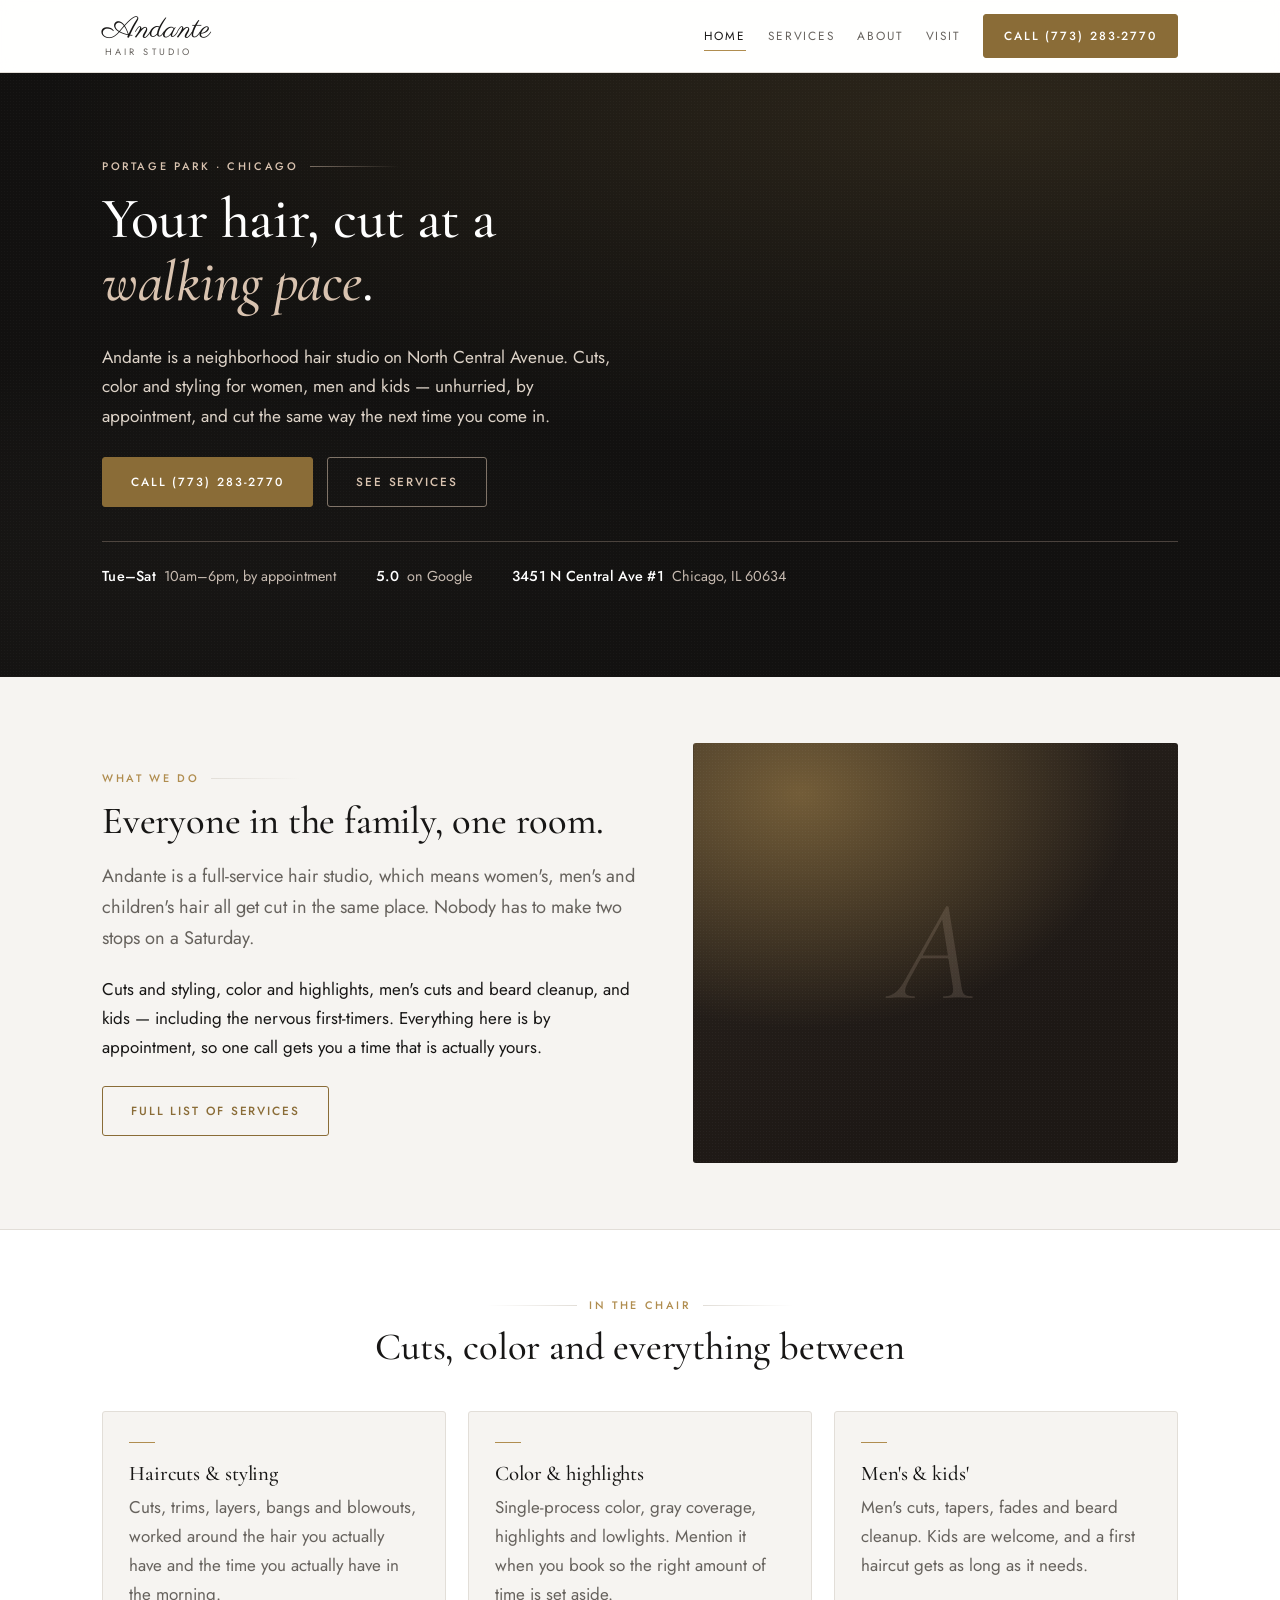
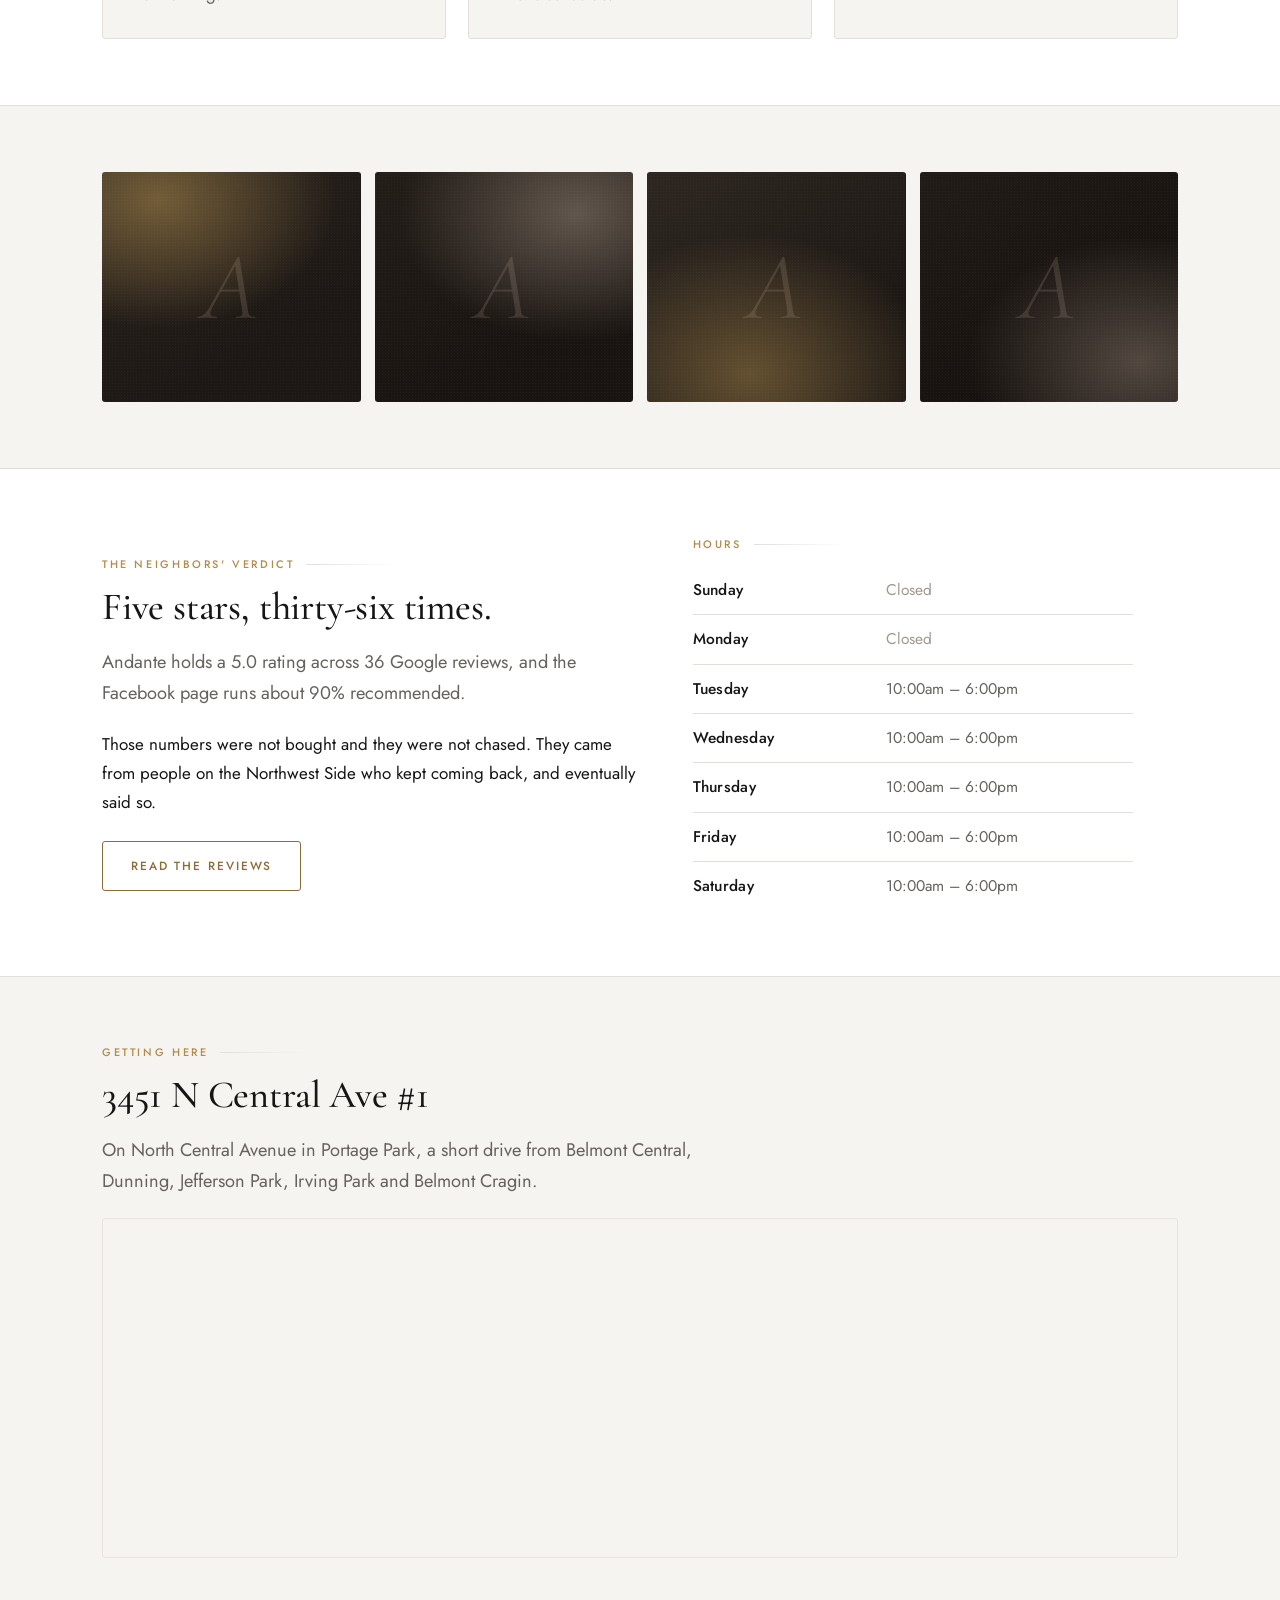
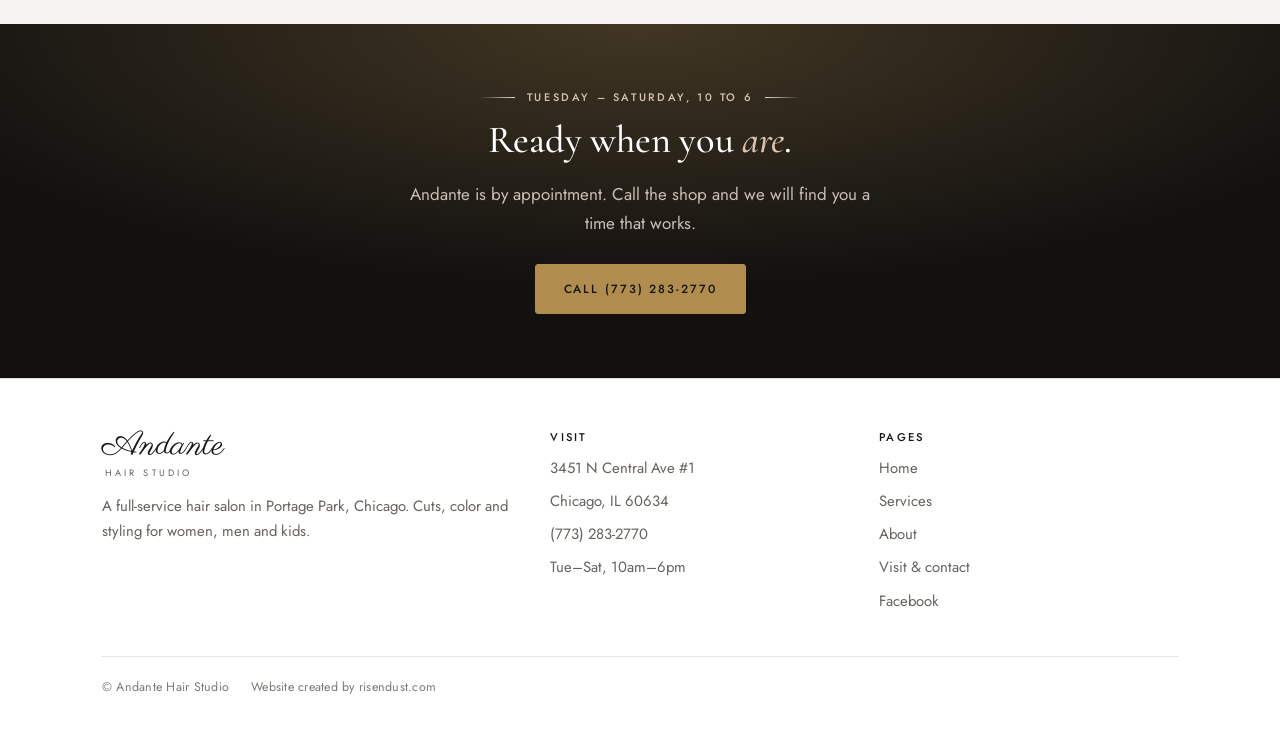
==== index.html @ c226a1c4 "Redesign around the studio's real identity, and fix the booking model The first pass was sterile: sy" ====
<!DOCTYPE html>
<html lang="en">
<head>
<meta charset="utf-8">
<meta name="viewport" content="width=device-width, initial-scale=1">
<title>Andante Hair Studio | Hair Salon in Portage Park, Chicago</title>
<meta name="description" content="Andante Hair Studio is a neighborhood hair salon at 3451 N Central Ave in Portage Park, Chicago. Haircuts, color and styling for women, men and kids. Rated 5.0 on Google. Call (773) 283-2770.">
<link rel="canonical" href="https://andante-hair-studio.pages.dev/">
<link rel="preconnect" href="https://fonts.googleapis.com">
<link rel="preconnect" href="https://fonts.gstatic.com" crossorigin>
<link href="https://fonts.googleapis.com/css2?family=Cormorant+Garamond:ital,wght@0,400;0,500;0,600;1,400;1,500&family=Jost:wght@300;400;500&family=Parisienne&display=swap" rel="stylesheet">
<link rel="stylesheet" href="/styles.css">
<meta property="og:type" content="website">
<meta property="og:title" content="Andante Hair Studio | Hair Salon in Portage Park, Chicago">
<meta property="og:description" content="A neighborhood hair salon on N Central Ave in Portage Park. Haircuts, color and styling for women, men and kids.">
<meta property="og:url" content="https://andante-hair-studio.pages.dev/">

<script type="application/ld+json">
{
  "@context": "https://schema.org",
  "@type": "HairSalon",
  "@id": "https://andante-hair-studio.pages.dev/#business",
  "name": "Andante Hair Studio",
  "url": "https://andante-hair-studio.pages.dev/",
  "telephone": "+1-773-283-2770",
  "priceRange": "$",
  "address": {
    "@type": "PostalAddress",
    "streetAddress": "3451 N Central Ave #1",
    "addressLocality": "Chicago",
    "addressRegion": "IL",
    "postalCode": "60634",
    "addressCountry": "US"
  },
  "areaServed": [
    { "@type": "Place", "name": "Portage Park, Chicago" },
    { "@type": "Place", "name": "Belmont Central, Chicago" },
    { "@type": "Place", "name": "Dunning, Chicago" },
    { "@type": "Place", "name": "Jefferson Park, Chicago" },
    { "@type": "Place", "name": "Irving Park, Chicago" }
  ],
  "sameAs": ["https://www.facebook.com/Andantehairstudio/"],
  "openingHoursSpecification": [
    {
      "@type": "OpeningHoursSpecification",
      "dayOfWeek": ["Tuesday", "Wednesday", "Thursday", "Friday", "Saturday"],
      "opens": "10:00",
      "closes": "18:00"
    }
  ]
}
</script>
</head>
<body>

<header class="site-header">
  <div class="wrap header-inner">
    <a class="logo" href="/"><span class="logo-script">Andante</span><span class="logo-sub">Hair Studio</span></a>
    <nav class="nav" aria-label="Main">
      <a href="/" aria-current="page">Home</a>
      <a href="/services">Services</a>
      <a href="/about">About</a>
      <a href="/contact">Visit</a>
    </nav>
    <a class="btn" href="tel:+17732832770">Call (773) 283-2770</a>
  </div>
</header>

<main>

  <div class="hero">
    <div class="wrap">
      <p class="eyebrow">Portage Park &middot; Chicago</p>
      <h1>Your hair, cut at a <em>walking pace</em>.</h1>
      <p class="lede">Andante is a neighborhood hair studio on North Central Avenue. Cuts, color and styling for women, men and kids &mdash; unhurried, by appointment, and cut the same way the next time you come in.</p>
      <div class="btn-row" style="margin-top:26px">
        <a class="btn" href="tel:+17732832770">Call (773) 283-2770</a>
        <a class="btn btn-ghost" href="/services">See services</a>
      </div>
      <ul class="hero-meta">
        <li><strong>Tue&ndash;Sat</strong> &nbsp;10am&ndash;6pm, by appointment</li>
        <li><strong>5.0</strong> &nbsp;on Google</li>
        <li><strong>3451 N Central Ave #1</strong> &nbsp;Chicago, IL 60634</li>
      </ul>
    </div>
  </div>

  <section>
    <div class="wrap">
      <div class="split">
        <div>
          <p class="eyebrow">What we do</p>
          <h2>Everyone in the family, one room.</h2>
          <p class="lead-in">Andante is a full-service hair studio, which means women's, men's and children's hair all get cut in the same place. Nobody has to make two stops on a Saturday.</p>
          <p>Cuts and styling, color and highlights, men's cuts and beard cleanup, and kids &mdash; including the nervous first-timers. Everything here is by appointment, so one call gets you a time that is actually yours.</p>
          <div class="btn-row" style="margin-top:24px">
            <a class="btn btn-ghost" href="/services">Full list of services</a>
          </div>
        </div>
        <div class="photo tall photo-a" role="img" aria-label="Inside Andante Hair Studio"></div>
      </div>
    </div>
  </section>

  <section class="alt">
    <div class="wrap">
      <p class="eyebrow centered">In the chair</p>
      <h2 style="text-align:center; margin-bottom:1.1em">Cuts, color and everything between</h2>
      <div class="grid grid-3">
        <div class="card">
          <span class="mark"></span>
          <h3>Haircuts &amp; styling</h3>
          <p>Cuts, trims, layers, bangs and blowouts, worked around the hair you actually have and the time you actually have in the morning.</p>
        </div>
        <div class="card">
          <span class="mark"></span>
          <h3>Color &amp; highlights</h3>
          <p>Single-process color, gray coverage, highlights and lowlights. Mention it when you book so the right amount of time is set aside.</p>
        </div>
        <div class="card">
          <span class="mark"></span>
          <h3>Men's &amp; kids'</h3>
          <p>Men's cuts, tapers, fades and beard cleanup. Kids are welcome, and a first haircut gets as long as it needs.</p>
        </div>
      </div>
    </div>
  </section>

  <section>
    <div class="wrap">
      <div class="photo-strip">
        <div class="photo photo-a" role="img" aria-label="Inside Andante Hair Studio"></div>
        <div class="photo photo-b" role="img" aria-label="A styling station at Andante"></div>
        <div class="photo photo-c" role="img" aria-label="Work from Andante Hair Studio"></div>
        <div class="photo photo-d" role="img" aria-label="The shop on North Central Avenue"></div>
      </div>
    </div>
  </section>

  <section class="alt">
    <div class="wrap">
      <div class="split">
        <div>
          <p class="eyebrow">The neighbors' verdict</p>
          <h2>Five stars, thirty-six times.</h2>
          <p class="lead-in">Andante holds a 5.0 rating across 36 Google reviews, and the Facebook page runs about 90% recommended.</p>
          <p>Those numbers were not bought and they were not chased. They came from people on the Northwest Side who kept coming back, and eventually said so.</p>
          <div class="btn-row" style="margin-top:24px">
            <a class="btn btn-ghost" href="https://www.google.com/search?q=Andante+Hair+Studio+Chicago" target="_blank" rel="noopener">Read the reviews</a>
          </div>
        </div>
        <div>
          <table class="facts">
            <caption class="eyebrow" style="text-align:left">Hours</caption>
            <tr class="closed"><th>Sunday</th><td>Closed</td></tr>
            <tr class="closed"><th>Monday</th><td>Closed</td></tr>
            <tr><th>Tuesday</th><td>10:00am &ndash; 6:00pm</td></tr>
            <tr><th>Wednesday</th><td>10:00am &ndash; 6:00pm</td></tr>
            <tr><th>Thursday</th><td>10:00am &ndash; 6:00pm</td></tr>
            <tr><th>Friday</th><td>10:00am &ndash; 6:00pm</td></tr>
            <tr><th>Saturday</th><td>10:00am &ndash; 6:00pm</td></tr>
          </table>
        </div>
      </div>
    </div>
  </section>

  <section>
    <div class="wrap">
      <p class="eyebrow">Getting here</p>
      <h2>3451 N Central Ave #1</h2>
      <p class="lead-in">On North Central Avenue in Portage Park, a short drive from Belmont Central, Dunning, Jefferson Park, Irving Park and Belmont Cragin.</p>
      <iframe class="map-frame" loading="lazy" title="Map to Andante Hair Studio, 3451 N Central Ave, Chicago"
        src="https://maps.google.com/maps?q=3451%20N%20Central%20Ave%20Chicago%20IL%2060634&z=15&output=embed"
        referrerpolicy="no-referrer-when-downgrade"></iframe>
    </div>
  </section>

  <div class="strip">
    <div class="wrap">
      <p class="eyebrow centered">Tuesday &ndash; Saturday, 10 to 6</p>
      <h2>Ready when you <em>are</em>.</h2>
      <p>Andante is by appointment. Call the shop and we will find you a time that works.</p>
      <div class="btn-row" style="margin-top:26px">
        <a class="btn" href="tel:+17732832770">Call (773) 283-2770</a>
      </div>
    </div>
  </div>

</main>

<footer class="site-footer">
  <div class="wrap">
    <div class="footer-grid">
      <div>
        <span class="footer-mark"><span class="logo-script">Andante</span><span class="logo-sub">Hair Studio</span></span>
        <p>A full-service hair salon in Portage Park, Chicago. Cuts, color and styling for women, men and kids.</p>
      </div>
      <div>
        <h3>Visit</h3>
        <ul>
          <li>3451 N Central Ave #1</li>
          <li>Chicago, IL 60634</li>
          <li><a href="tel:+17732832770">(773) 283-2770</a></li>
          <li>Tue&ndash;Sat, 10am&ndash;6pm</li>
        </ul>
      </div>
      <div>
        <h3>Pages</h3>
        <ul>
          <li><a href="/">Home</a></li>
          <li><a href="/services">Services</a></li>
          <li><a href="/about">About</a></li>
          <li><a href="/contact">Visit &amp; contact</a></li>
          <li><a href="https://www.facebook.com/Andantehairstudio/" target="_blank" rel="noopener">Facebook</a></li>
        </ul>
      </div>
    </div>
    <div class="colophon">
      <span>&copy; Andante Hair Studio</span>
      <span>Website created by <a href="https://risendust.com" target="_blank" rel="noopener">risendust.com</a></span>
    </div>
  </div>
</footer>

</body>
</html>
---- styles.css ----
/* Andante Hair Studio — shared styles.
   Mobile-first. No framework.

   PHOTOS: every photo slot is a CSS background layered over a gradient, not an
   <img>. Drop a file into /photos with the right name and it appears; until
   then the gradient stands in and nothing looks broken. Names are listed in
   photos/README.md. */

:root {
  --cream: #f6f4f1;
  --cream-deep: #e9e5e0;
  --paper: #ffffff;
  --espresso: #121110;
  --espresso-soft: #1f1d1b;
  --ink: #171615;
  --ink-soft: #66625d;
  --brass: #b08d4f;
  --brass-deep: #8a6c37;
  --blush: #d9c3b0;
  --line: #e2ded8;
  --radius: 3px;
  --wrap: 1120px;
  --serif: "Cormorant Garamond", Cormorant, Garamond, Georgia, serif;
  --script: "Parisienne", "Snell Roundhand", "Apple Chancery", cursive;
  --sans: "Jost", "Helvetica Neue", Helvetica, Arial, sans-serif;
}

* { box-sizing: border-box; }
html { scroll-behavior: smooth; }

body {
  margin: 0;
  background: var(--cream);
  color: var(--ink);
  font: 400 17px/1.7 var(--sans);
  -webkit-font-smoothing: antialiased;
}

h1, h2, h3 {
  font-family: var(--serif);
  font-weight: 500;
  line-height: 1.1;
  letter-spacing: -0.005em;
  margin: 0 0 .5em;
}
h1 { font-size: 2.65rem; }
h2 { font-size: 2.1rem; }
h3 { font-size: 1.3rem; }
p { margin: 0 0 1.15em; }
a { color: var(--brass-deep); }

em { font-style: italic; }

.wrap { max-width: var(--wrap); margin: 0 auto; padding: 0 22px; }

.eyebrow {
  font-family: var(--sans);
  font-size: .68rem;
  letter-spacing: .24em;
  text-transform: uppercase;
  color: var(--brass);
  font-weight: 500;
  margin: 0 0 1.1em;
  display: flex;
  align-items: center;
  gap: 12px;
}
.eyebrow::after {
  content: "";
  flex: 1;
  height: 1px;
  background: linear-gradient(90deg, var(--line), transparent);
  max-width: 90px;
}
.eyebrow.centered { justify-content: center; }
.eyebrow.centered::before {
  content: "";
  flex: 1;
  height: 1px;
  background: linear-gradient(270deg, var(--line), transparent);
  max-width: 90px;
}

/* ---------- Header ---------- */

.site-header {
  background: rgba(255, 255, 255, .92);
  backdrop-filter: saturate(160%) blur(8px);
  border-bottom: 1px solid var(--line);
  position: sticky;
  top: 0;
  z-index: 20;
}
.header-inner {
  display: flex;
  flex-wrap: wrap;
  align-items: center;
  gap: 10px 22px;
  padding-top: 14px;
  padding-bottom: 14px;
}
/* The wordmark mirrors the awning at 3451 N Central: a flowing script over
   wide-tracked caps. */
.logo {
  text-decoration: none;
  color: var(--ink);
  margin-right: auto;
  display: block;
  line-height: 1;
}
.logo-script {
  font-family: var(--script);
  font-size: 1.9rem;
  line-height: .95;
  display: block;
  color: inherit;
}
.logo-sub {
  font-family: var(--sans);
  font-size: .58rem;
  font-weight: 400;
  letter-spacing: .34em;
  text-transform: uppercase;
  display: block;
  margin-top: 2px;
  padding-left: .28em;
  color: var(--ink-soft);
}

.nav { display: flex; gap: 22px; flex-wrap: wrap; }
.nav a {
  font-family: var(--sans);
  font-size: .74rem;
  font-weight: 400;
  letter-spacing: .16em;
  text-transform: uppercase;
  text-decoration: none;
  color: var(--ink-soft);
  padding: 4px 0;
  border-bottom: 1px solid transparent;
  transition: color .15s, border-color .15s;
}
.nav a:hover { color: var(--ink); }
.nav a[aria-current="page"] { color: var(--ink); border-bottom-color: var(--brass); }

/* ---------- Buttons ---------- */

.btn {
  display: inline-block;
  font-family: var(--sans);
  padding: 14px 28px;
  border-radius: var(--radius);
  font-size: .74rem;
  font-weight: 500;
  letter-spacing: .16em;
  text-transform: uppercase;
  text-decoration: none;
  border: 1px solid var(--brass-deep);
  background: var(--brass-deep);
  color: var(--paper);
  transition: background .15s, border-color .15s, color .15s;
}
.btn:hover { background: var(--espresso); border-color: var(--espresso); }
.btn-ghost { background: transparent; color: var(--brass-deep); }
.btn-ghost:hover { background: transparent; color: var(--espresso); border-color: var(--espresso); }
.btn-row { display: flex; flex-wrap: wrap; gap: 14px; }

.header-inner .btn { padding: 11px 20px; }

/* On phones the header must not eat the screen: the call button leaves the
   header and becomes a fixed bar at the bottom, where a thumb already is. */
@media (max-width: 900px) {
  /* backdrop-filter makes the header a containing block for fixed children,
     which would strand the call bar at the top of the header instead of the
     bottom of the viewport. Drop the filter at these widths. */
  .site-header { backdrop-filter: none; background: var(--paper); }
  .header-inner { gap: 6px; padding-top: 12px; padding-bottom: 10px; }
  .header-inner .logo { font-size: 1.35rem; white-space: nowrap; }
  .header-inner .nav { flex-basis: 100%; gap: 20px; }
  .header-inner .nav a { font-size: .68rem; letter-spacing: .12em; }
  .header-inner .btn {
    position: fixed;
    left: 0; right: 0; bottom: 0;
    z-index: 30;
    border-radius: 0;
    padding: 16px;
    font-size: .78rem;
    text-align: center;
    background: var(--espresso);
    border-color: var(--espresso);
    box-shadow: 0 -2px 18px rgba(18, 17, 16, .24);
  }
  body { padding-bottom: 58px; }
}

/* ---------- Hero ---------- */

.hero {
  position: relative;
  background-color: var(--espresso);
  background-image:
    linear-gradient(180deg, rgba(18,17,16,.58) 0%, rgba(18,17,16,.76) 60%, rgba(18,17,16,.93) 100%),
    radial-gradient(120% 90% at 78% 8%, rgba(176,141,79,.42) 0%, transparent 62%),
    radial-gradient(90% 80% at 8% 96%, rgba(217,195,176,.24) 0%, transparent 60%),
    url("/photos/hero.jpg");
  background-size: cover, cover, cover, cover;
  background-position: center, center, center, center;
  color: var(--cream);
  padding: 84px 0 88px;
  overflow: hidden;
}
.hero::after {
  /* fine grain so the flat areas are not dead flat */
  content: "";
  position: absolute;
  inset: 0;
  opacity: .5;
  pointer-events: none;
  background-image: radial-gradient(rgba(255,255,255,.05) 1px, transparent 1px);
  background-size: 3px 3px;
}
.hero > .wrap { position: relative; z-index: 1; }
.hero .eyebrow { color: var(--blush); }
.hero .eyebrow::after, .hero .eyebrow::before { background: linear-gradient(90deg, rgba(217,195,176,.5), transparent); }
.hero h1 { color: var(--paper); max-width: 15ch; font-size: 3rem; }
.hero h1 em { color: var(--blush); }
.hero .lede { font-size: 1.08rem; color: #ddd3c8; max-width: 52ch; }
.hero .btn-ghost { color: var(--blush); border-color: rgba(217,195,176,.55); }
.hero .btn-ghost:hover { color: var(--espresso); background: var(--blush); border-color: var(--blush); }

.hero-meta {
  margin: 34px 0 0;
  padding: 22px 0 0;
  border-top: 1px solid rgba(217,195,176,.28);
  list-style: none;
  display: flex;
  flex-wrap: wrap;
  gap: 10px 40px;
  font-size: .9rem;
  color: #c6bab0;
}
.hero-meta strong { color: var(--paper); font-weight: 500; letter-spacing: .02em; }

/* Compact hero for interior pages */
.hero.slim { padding: 62px 0 64px; }
.hero.slim h1 { font-size: 2.5rem; max-width: 20ch; }

/* ---------- Sections ---------- */

section { padding: 66px 0; }
section.alt { background: var(--paper); border-top: 1px solid var(--line); border-bottom: 1px solid var(--line); }

.grid { display: grid; gap: 22px; grid-template-columns: 1fr; }
@media (min-width: 720px) {
  .grid-2 { grid-template-columns: 1fr 1fr; }
  .grid-3 { grid-template-columns: repeat(3, 1fr); }
}
.split { display: grid; gap: 36px; grid-template-columns: 1fr; align-items: center; }
@media (min-width: 860px) { .split { grid-template-columns: 1.05fr .95fr; gap: 54px; } }

.card {
  background: var(--paper);
  border: 1px solid var(--line);
  border-radius: var(--radius);
  padding: 30px 26px;
  position: relative;
  transition: box-shadow .18s, transform .18s;
}
.card:hover { box-shadow: 0 10px 34px rgba(18,17,16,.08); transform: translateY(-2px); }
section.alt .card { background: var(--cream); }
.card h3 { margin-bottom: .35em; }
.card p:last-child { margin-bottom: 0; color: var(--ink-soft); }
.card .mark {
  display: block;
  width: 26px;
  height: 1px;
  background: var(--brass);
  margin-bottom: 20px;
}

.prose { max-width: 64ch; }
.prose h2 { margin-top: 1.5em; }
.prose h2:first-child { margin-top: 0; }

.lead-in { font-size: 1.14rem; color: var(--ink-soft); max-width: 58ch; }

/* ---------- Photo slots ---------- */

/* Each slot is a rich espresso-and-brass field with the studio monogram set
   into it. With a real photo in /photos the image covers the field and the
   monogram sits under it, invisible. Without one it still reads as a designed
   panel rather than an empty box. */
.photo {
  position: relative;
  background-color: var(--espresso);
  background-size: cover;
  background-position: center;
  border-radius: var(--radius);
  min-height: 260px;
  overflow: hidden;
  isolation: isolate;
}
.photo::before {
  content: "A";
  position: absolute;
  inset: 0;
  z-index: -1;
  display: grid;
  place-items: center;
  font-family: var(--serif);
  font-style: italic;
  font-size: 6rem;
  color: rgba(217, 195, 176, .16);
  letter-spacing: .02em;
}
.photo::after {
  content: "";
  position: absolute;
  inset: 0;
  z-index: -1;
  opacity: .55;
  background-image: radial-gradient(rgba(255,255,255,.06) 1px, transparent 1px);
  background-size: 3px 3px;
}
.photo.tall { min-height: 420px; }
.photo.tall::before { font-size: 9rem; }

.photo-a { background-image: radial-gradient(110% 90% at 22% 12%, rgba(176,141,79,.55) 0%, transparent 62%), linear-gradient(150deg, #2b241e 0%, #1d1815 70%), url("/photos/salon-1.jpg"); }
.photo-b { background-image: radial-gradient(110% 90% at 78% 18%, rgba(217,195,176,.36) 0%, transparent 62%), linear-gradient(150deg, #241e19 0%, #191411 70%), url("/photos/salon-2.jpg"); }
.photo-c { background-image: radial-gradient(110% 95% at 40% 88%, rgba(176,141,79,.48) 0%, transparent 64%), linear-gradient(150deg, #2e2721 0%, #1d1815 72%), url("/photos/salon-3.jpg"); }
.photo-d { background-image: radial-gradient(110% 90% at 85% 82%, rgba(217,195,176,.30) 0%, transparent 60%), linear-gradient(150deg, #221c18 0%, #17120f 70%), url("/photos/salon-4.jpg"); }

.photo-strip {
  display: grid;
  gap: 14px;
  grid-template-columns: repeat(2, 1fr);
}
.photo-strip .photo { min-height: 180px; }
@media (min-width: 720px) {
  .photo-strip { grid-template-columns: repeat(4, 1fr); }
  .photo-strip .photo { min-height: 230px; }
}

/* ---------- Quotes ---------- */

.quotes { display: grid; gap: 24px; grid-template-columns: 1fr; }
@media (min-width: 800px) { .quotes { grid-template-columns: 1fr 1fr; } }
.quote {
  background: var(--paper);
  border: 1px solid var(--line);
  border-radius: var(--radius);
  padding: 32px 28px 26px;
  position: relative;
}
section.alt .quote { background: var(--cream); }
.quote p {
  font-family: var(--serif);
  font-size: 1.35rem;
  line-height: 1.45;
  color: var(--ink);
  margin-bottom: .7em;
}
.quote .stars { color: var(--brass); letter-spacing: .18em; font-size: .82rem; margin-bottom: 14px; }
.quote cite {
  font-family: var(--sans);
  font-style: normal;
  font-size: .74rem;
  letter-spacing: .16em;
  text-transform: uppercase;
  color: var(--ink-soft);
}

/* ---------- Facts / hours ---------- */

.facts { width: 100%; border-collapse: collapse; font-size: .97rem; max-width: 440px; }
.facts th, .facts td { text-align: left; padding: 11px 0; border-bottom: 1px solid var(--line); vertical-align: top; }
.facts th { font-weight: 500; padding-right: 22px; white-space: nowrap; letter-spacing: .02em; }
.facts td { color: var(--ink-soft); }
.facts tr:last-child th, .facts tr:last-child td { border-bottom: 0; }
.facts tr.closed td { color: #a4988d; }

.note {
  font-size: .95rem;
  color: var(--ink-soft);
  border-left: 2px solid var(--brass);
  padding: 4px 0 4px 18px;
  margin: 0 0 1.15em;
}

/* ---------- Dark strip ---------- */

.strip {
  background-color: var(--espresso);
  background-image:
    radial-gradient(100% 120% at 50% 0%, rgba(176,141,79,.30) 0%, transparent 62%);
  color: var(--cream);
  padding: 64px 0;
  text-align: center;
}
.strip h2 { color: var(--paper); }
.strip h2 em { color: var(--blush); }
.strip p { color: #cabfb5; max-width: 46ch; margin-left: auto; margin-right: auto; }
.strip .eyebrow { color: var(--blush); }
.strip .btn { background: var(--brass); border-color: var(--brass); color: var(--espresso); }
.strip .btn:hover { background: var(--blush); border-color: var(--blush); }
.strip .btn-row { justify-content: center; }

/* ---------- Footer ---------- */

.site-footer {
  background: var(--paper);
  border-top: 1px solid var(--line);
  padding: 52px 0 34px;
  font-size: .93rem;
  color: var(--ink-soft);
}
.footer-grid { display: grid; gap: 30px; grid-template-columns: 1fr; }
@media (min-width: 720px) { .footer-grid { grid-template-columns: 1.4fr 1fr 1fr; } }
.site-footer h3 {
  font-family: var(--sans);
  font-size: .7rem;
  font-weight: 500;
  letter-spacing: .2em;
  text-transform: uppercase;
  color: var(--ink);
  margin-bottom: 1.1em;
}
.site-footer ul { list-style: none; margin: 0; padding: 0; }
.site-footer li { margin-bottom: 8px; }
.site-footer a { color: var(--ink-soft); text-decoration: none; }
.site-footer a:hover { color: var(--brass-deep); }
.footer-mark { display: block; color: var(--ink); margin-bottom: .9em; }
.footer-mark .logo-script { font-size: 2.1rem; }
.colophon {
  margin-top: 34px;
  padding-top: 20px;
  border-top: 1px solid var(--line);
  display: flex;
  flex-wrap: wrap;
  gap: 6px 22px;
  font-size: .78rem;
  letter-spacing: .02em;
  opacity: .85;
}

/* ---------- Map ---------- */

.map-frame {
  width: 100%;
  height: 340px;
  border: 1px solid var(--line);
  border-radius: var(--radius);
  display: block;
  filter: grayscale(.28) sepia(.10);
}

/* ---------- Type scale up ---------- */

@media (max-width: 600px) {
  h1, .hero h1 { font-size: 2.35rem; }
  h2 { font-size: 1.8rem; }
  .hero { padding: 60px 0 62px; }
  .hero.slim { padding: 48px 0 50px; }
  .hero.slim h1 { font-size: 2.1rem; }
  section { padding: 52px 0; }
}
@media (min-width: 1000px) {
  .hero h1 { font-size: 3.6rem; }
  h2 { font-size: 2.4rem; }
}
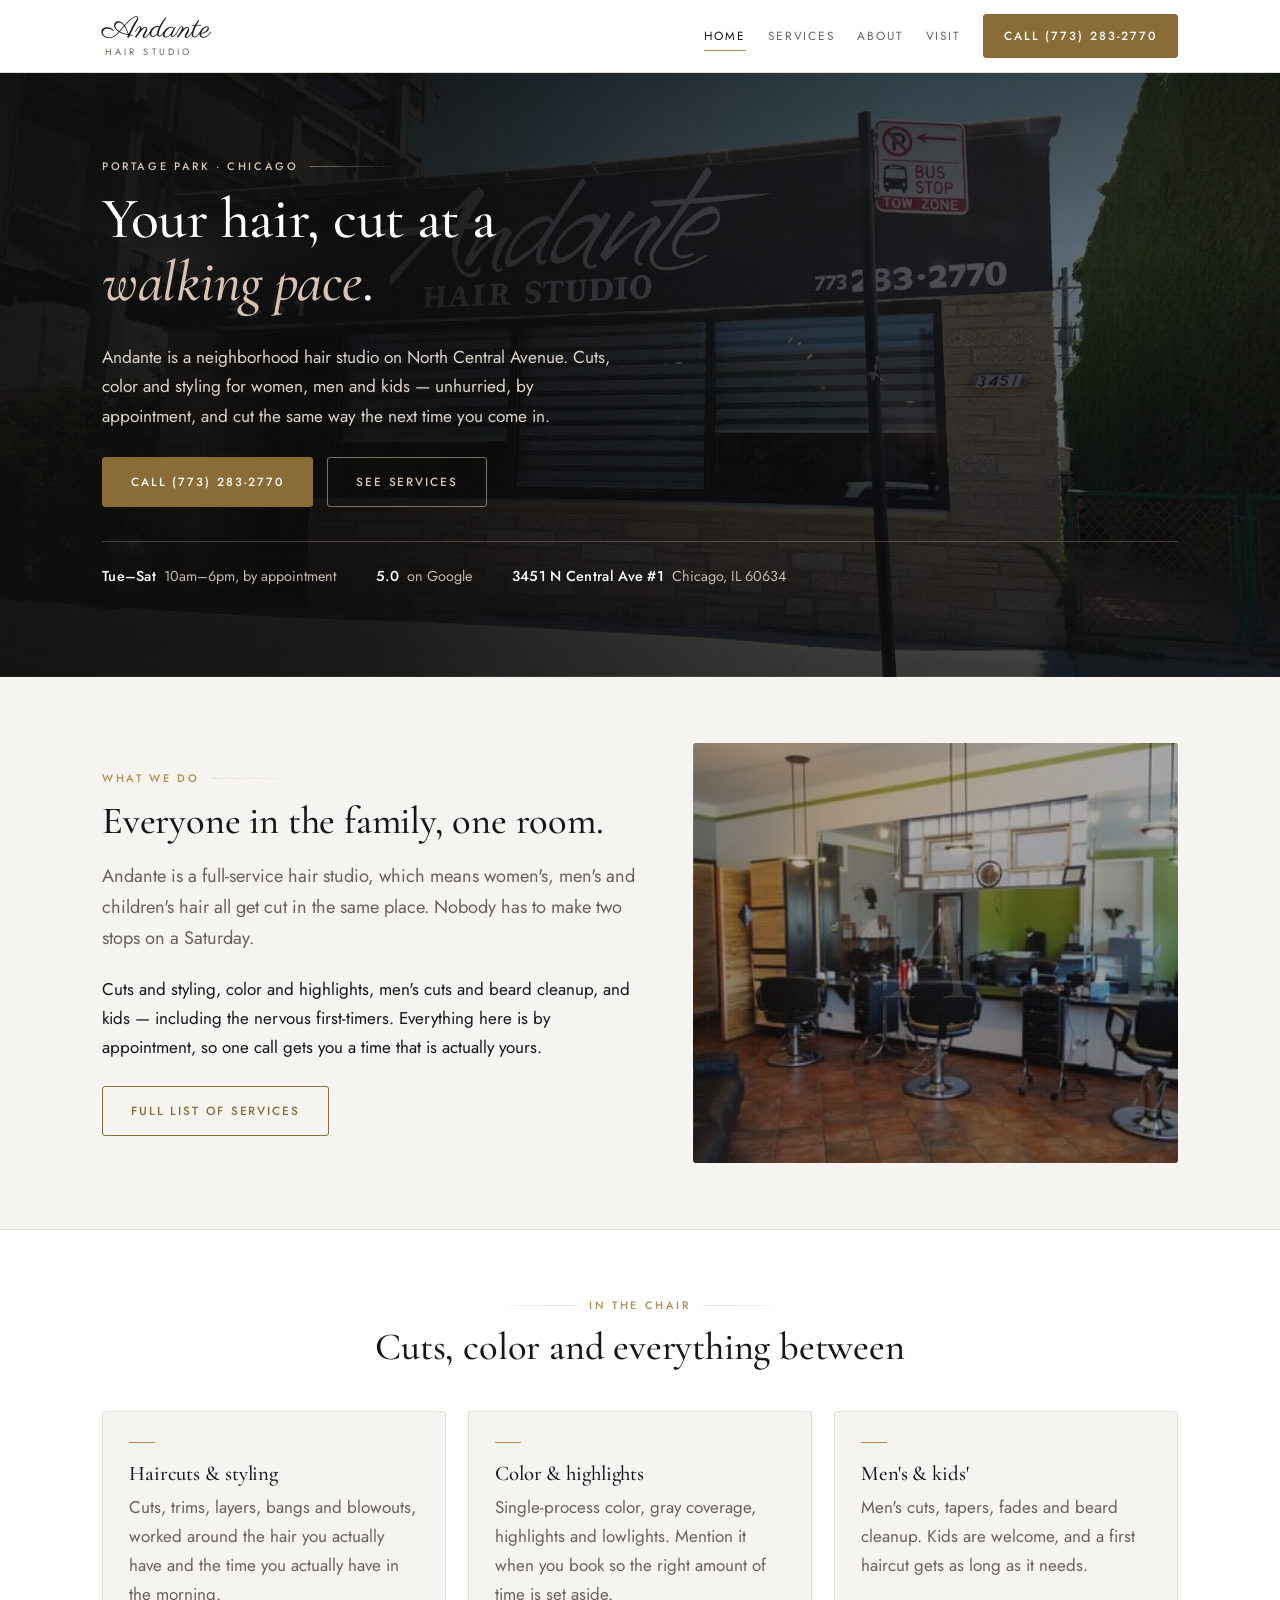
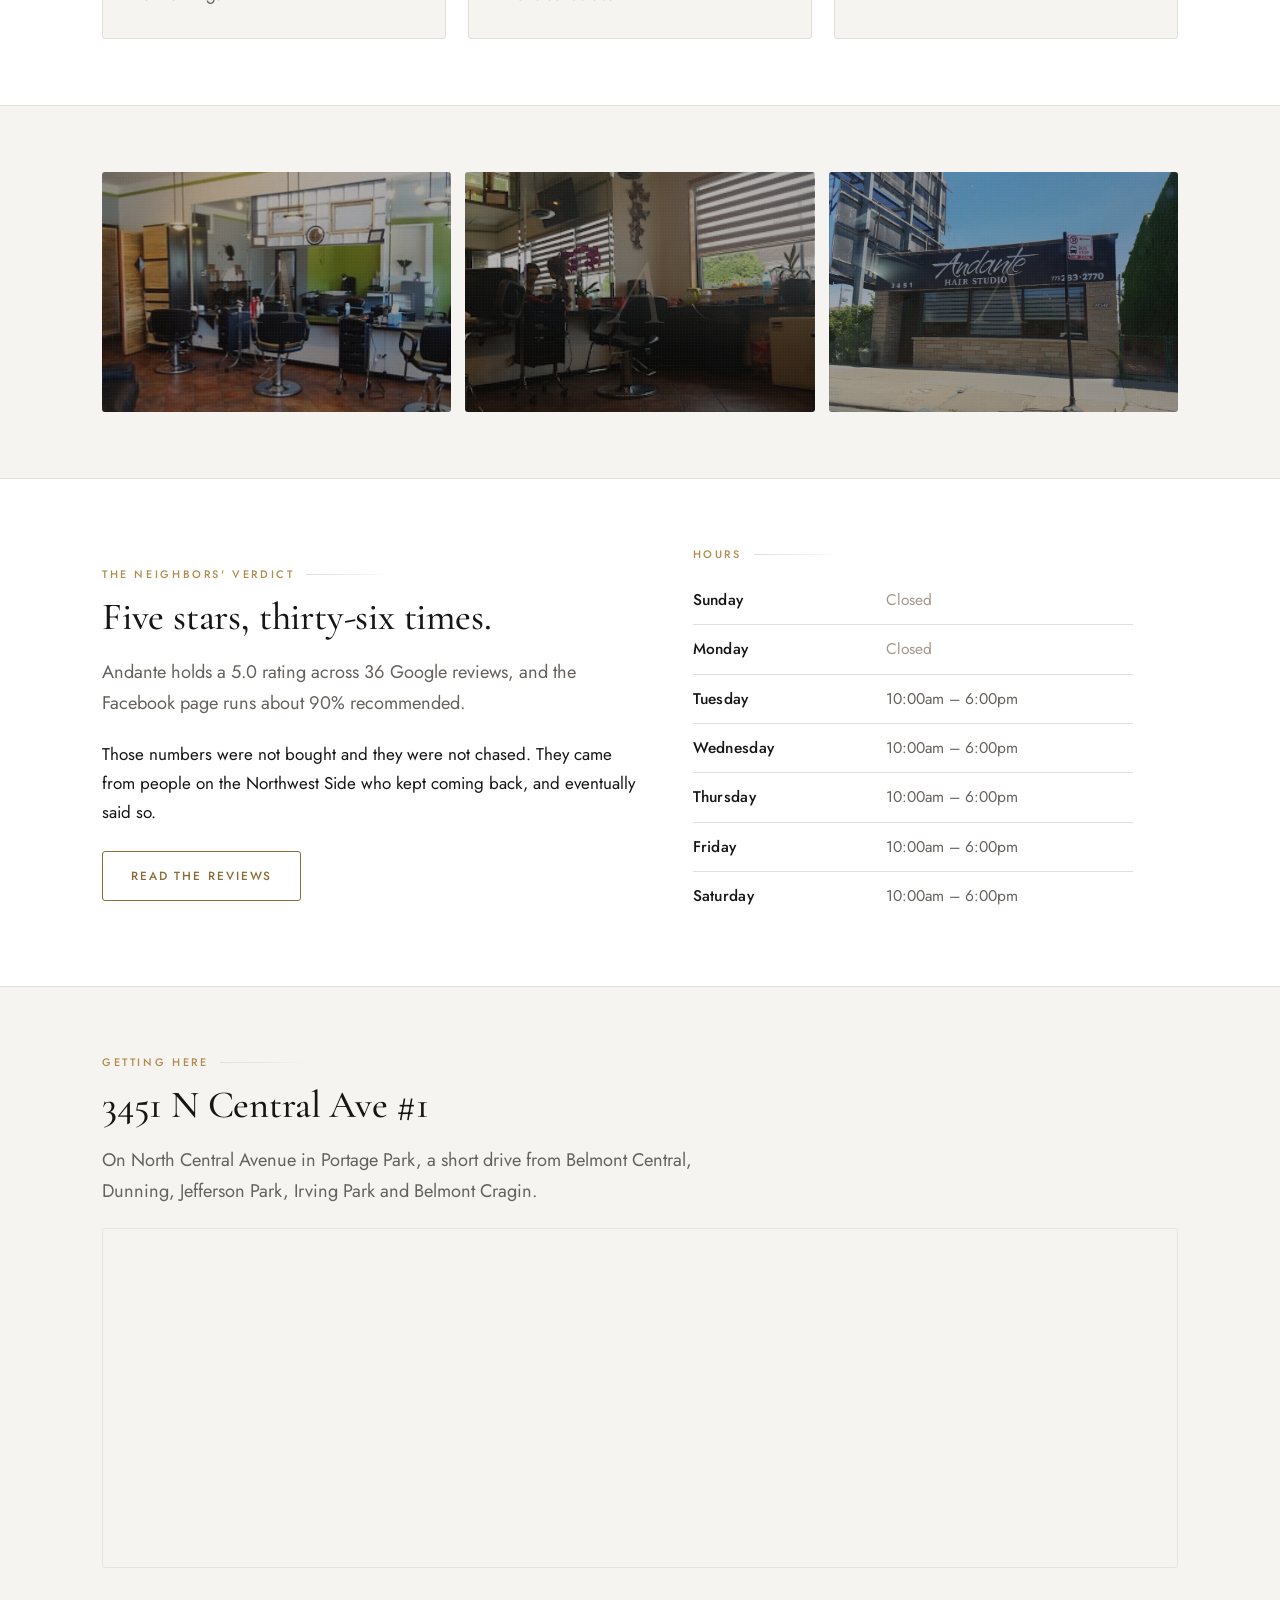
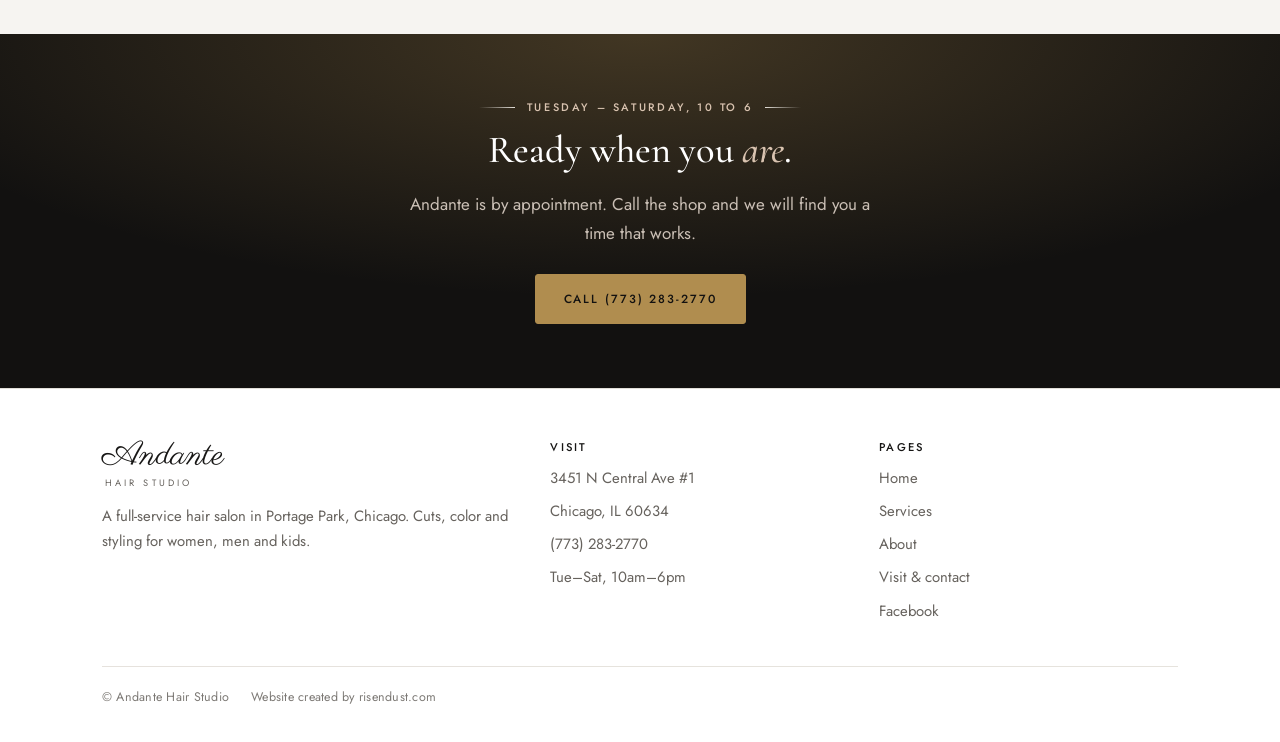
==== commit 8bac8c01: "Add the studio's real photos Storefront (1360px) carries the hero and one tile; the two interior sho" ====
--- a/index.html
+++ b/index.html
@@ -132,7 +132,6 @@
         <div class="photo photo-a" role="img" aria-label="Inside Andante Hair Studio"></div>
         <div class="photo photo-b" role="img" aria-label="A styling station at Andante"></div>
         <div class="photo photo-c" role="img" aria-label="Work from Andante Hair Studio"></div>
-        <div class="photo photo-d" role="img" aria-label="The shop on North Central Avenue"></div>
       </div>
     </div>
   </section>
--- a/styles.css
+++ b/styles.css
@@ -198,13 +198,16 @@
 .hero {
   position: relative;
   background-color: var(--espresso);
+  /* The storefront photo is bright daylight with a lot of sky, so the scrim is
+     weighted to the left where the copy sits and eased off to the right so the
+     awning and the sign stay readable. */
   background-image:
-    linear-gradient(180deg, rgba(18,17,16,.58) 0%, rgba(18,17,16,.76) 60%, rgba(18,17,16,.93) 100%),
-    radial-gradient(120% 90% at 78% 8%, rgba(176,141,79,.42) 0%, transparent 62%),
-    radial-gradient(90% 80% at 8% 96%, rgba(217,195,176,.24) 0%, transparent 60%),
+    linear-gradient(100deg, rgba(12,11,10,.94) 0%, rgba(12,11,10,.86) 34%, rgba(12,11,10,.58) 66%, rgba(12,11,10,.44) 100%),
+    linear-gradient(180deg, rgba(12,11,10,.30) 0%, transparent 30%, rgba(12,11,10,.55) 100%),
+    radial-gradient(120% 90% at 82% 12%, rgba(176,141,79,.20) 0%, transparent 60%),
     url("/photos/hero.jpg");
   background-size: cover, cover, cover, cover;
-  background-position: center, center, center, center;
+  background-position: center, center, center, center 62%;
   color: var(--cream);
   padding: 84px 0 88px;
   overflow: hidden;
@@ -325,20 +328,23 @@
 .photo.tall { min-height: 420px; }
 .photo.tall::before { font-size: 9rem; }
 
-.photo-a { background-image: radial-gradient(110% 90% at 22% 12%, rgba(176,141,79,.55) 0%, transparent 62%), linear-gradient(150deg, #2b241e 0%, #1d1815 70%), url("/photos/salon-1.jpg"); }
-.photo-b { background-image: radial-gradient(110% 90% at 78% 18%, rgba(217,195,176,.36) 0%, transparent 62%), linear-gradient(150deg, #241e19 0%, #191411 70%), url("/photos/salon-2.jpg"); }
-.photo-c { background-image: radial-gradient(110% 95% at 40% 88%, rgba(176,141,79,.48) 0%, transparent 64%), linear-gradient(150deg, #2e2721 0%, #1d1815 72%), url("/photos/salon-3.jpg"); }
-.photo-d { background-image: radial-gradient(110% 90% at 85% 82%, rgba(217,195,176,.30) 0%, transparent 60%), linear-gradient(150deg, #221c18 0%, #17120f 70%), url("/photos/salon-4.jpg"); }
+/* The tint layers must stay translucent: they sit above the photo, so anything
+   opaque here hides the image entirely and you get the placeholder forever.
+   With no file present the espresso background-color shows through instead. */
+.photo-a { background-image: radial-gradient(110% 90% at 22% 12%, rgba(176,141,79,.16) 0%, transparent 62%), linear-gradient(150deg, rgba(43,36,30,.30) 0%, rgba(18,17,16,.42) 70%), url("/photos/salon-1.jpg"); }
+.photo-b { background-image: radial-gradient(110% 90% at 78% 18%, rgba(217,195,176,.14) 0%, transparent 62%), linear-gradient(150deg, rgba(36,30,25,.28) 0%, rgba(18,17,16,.40) 70%), url("/photos/salon-2.jpg"); }
+.photo-c { background-image: radial-gradient(110% 95% at 40% 88%, rgba(176,141,79,.16) 0%, transparent 64%), linear-gradient(150deg, rgba(46,39,33,.26) 0%, rgba(18,17,16,.40) 72%), url("/photos/salon-3.jpg"); }
+.photo-d { background-image: radial-gradient(110% 90% at 85% 82%, rgba(217,195,176,.14) 0%, transparent 60%), linear-gradient(150deg, rgba(34,28,24,.28) 0%, rgba(18,17,16,.42) 70%), url("/photos/salon-4.jpg"); }
 
 .photo-strip {
   display: grid;
   gap: 14px;
-  grid-template-columns: repeat(2, 1fr);
+  grid-template-columns: 1fr;
 }
 .photo-strip .photo { min-height: 180px; }
 @media (min-width: 720px) {
-  .photo-strip { grid-template-columns: repeat(4, 1fr); }
-  .photo-strip .photo { min-height: 230px; }
+  .photo-strip { grid-template-columns: repeat(3, 1fr); }
+  .photo-strip .photo { min-height: 240px; }
 }
 
 /* ---------- Quotes ---------- */
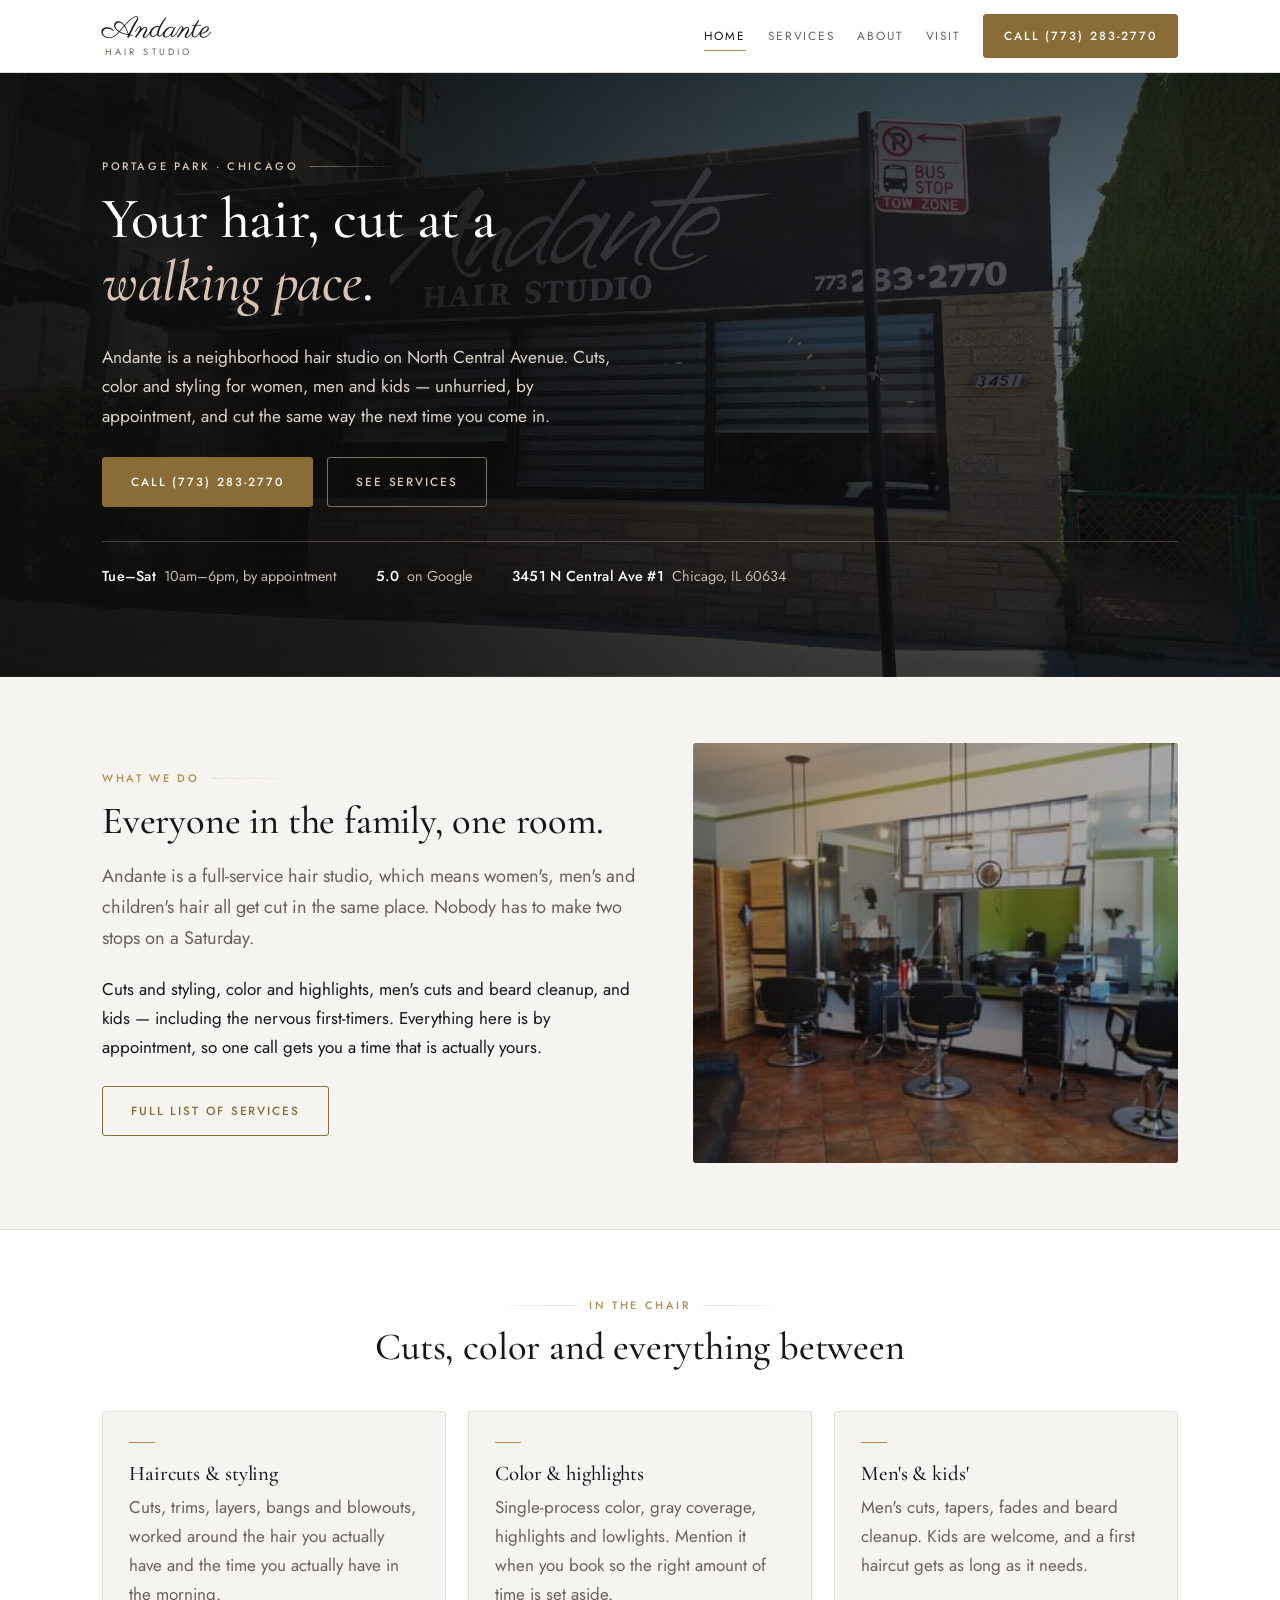
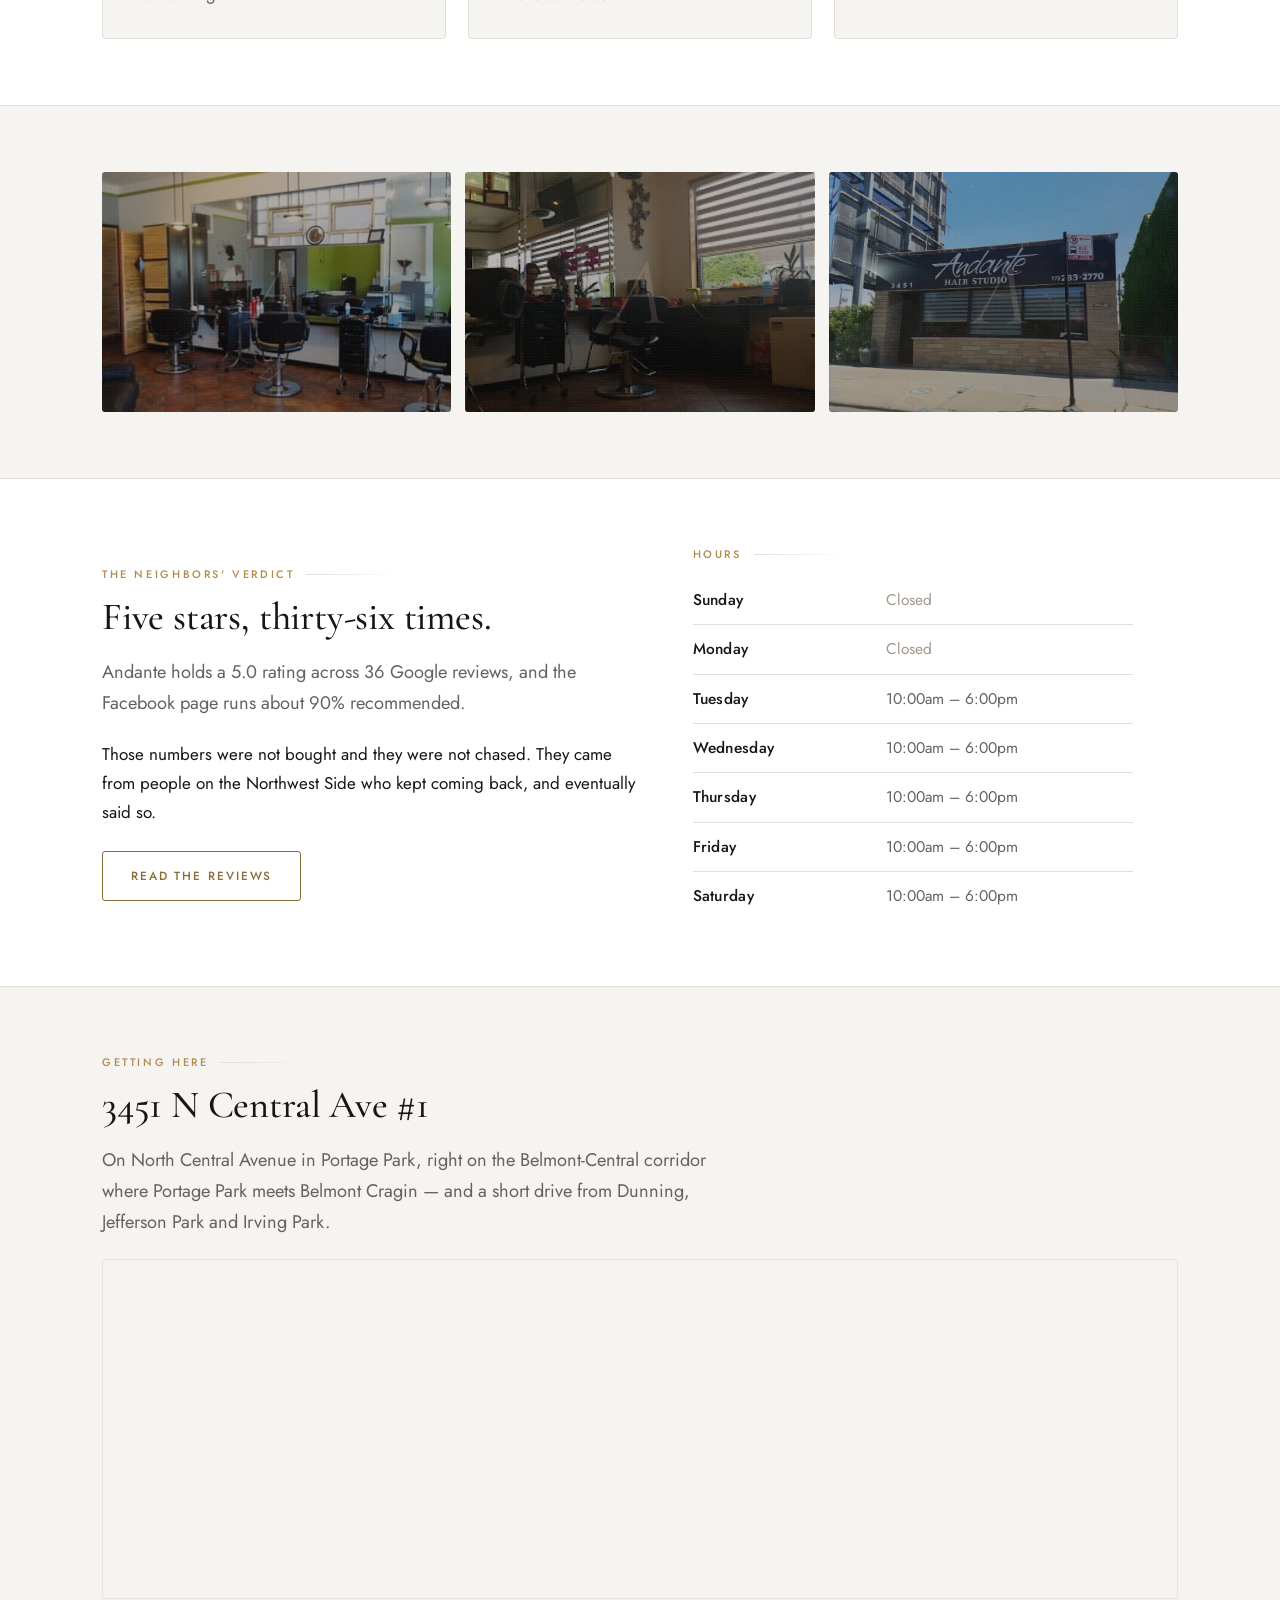
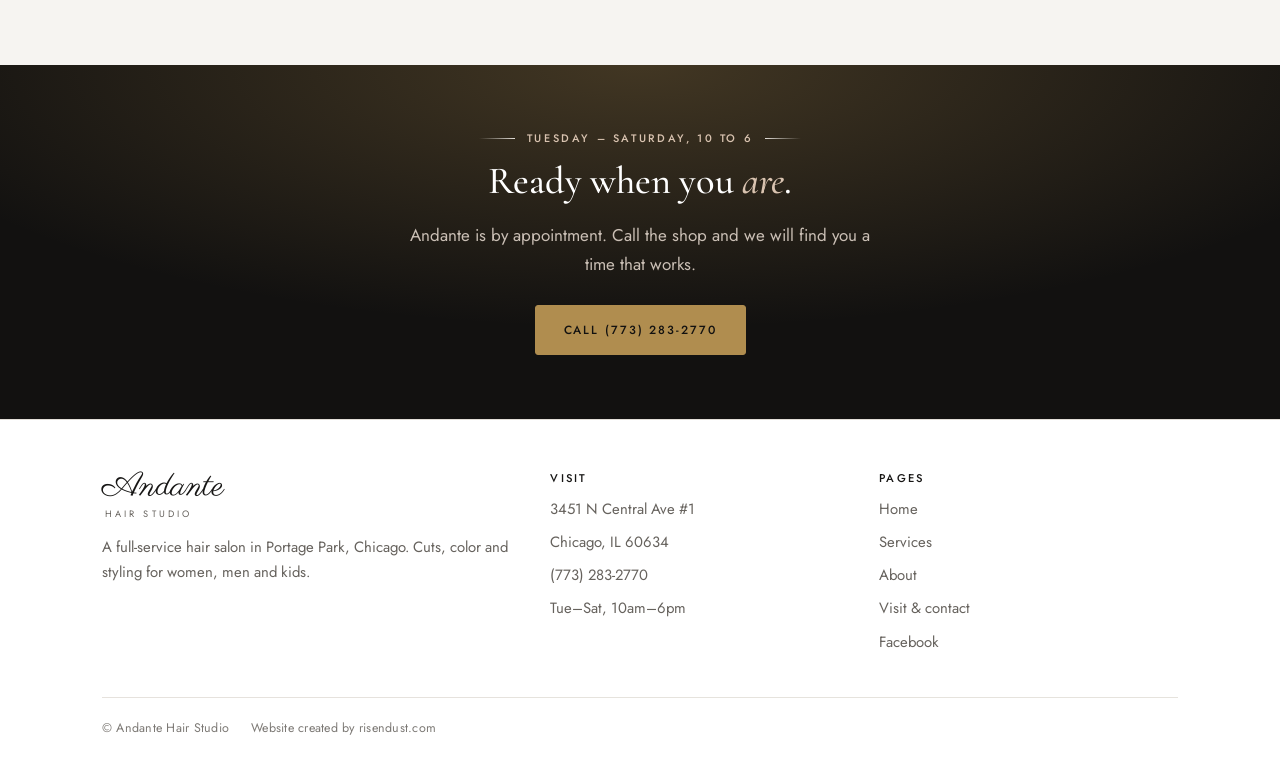
==== commit 60e02bea: "Place the shop on the Belmont-Central seam, not just in Portage Park 3451 N Central is north of Belm" ====
--- a/index.html
+++ b/index.html
@@ -168,7 +168,7 @@
     <div class="wrap">
       <p class="eyebrow">Getting here</p>
       <h2>3451 N Central Ave #1</h2>
-      <p class="lead-in">On North Central Avenue in Portage Park, a short drive from Belmont Central, Dunning, Jefferson Park, Irving Park and Belmont Cragin.</p>
+      <p class="lead-in">On North Central Avenue in Portage Park, right on the Belmont-Central corridor where Portage Park meets Belmont Cragin &mdash; and a short drive from Dunning, Jefferson Park and Irving Park.</p>
       <iframe class="map-frame" loading="lazy" title="Map to Andante Hair Studio, 3451 N Central Ave, Chicago"
         src="https://maps.google.com/maps?q=3451%20N%20Central%20Ave%20Chicago%20IL%2060634&z=15&output=embed"
         referrerpolicy="no-referrer-when-downgrade"></iframe>
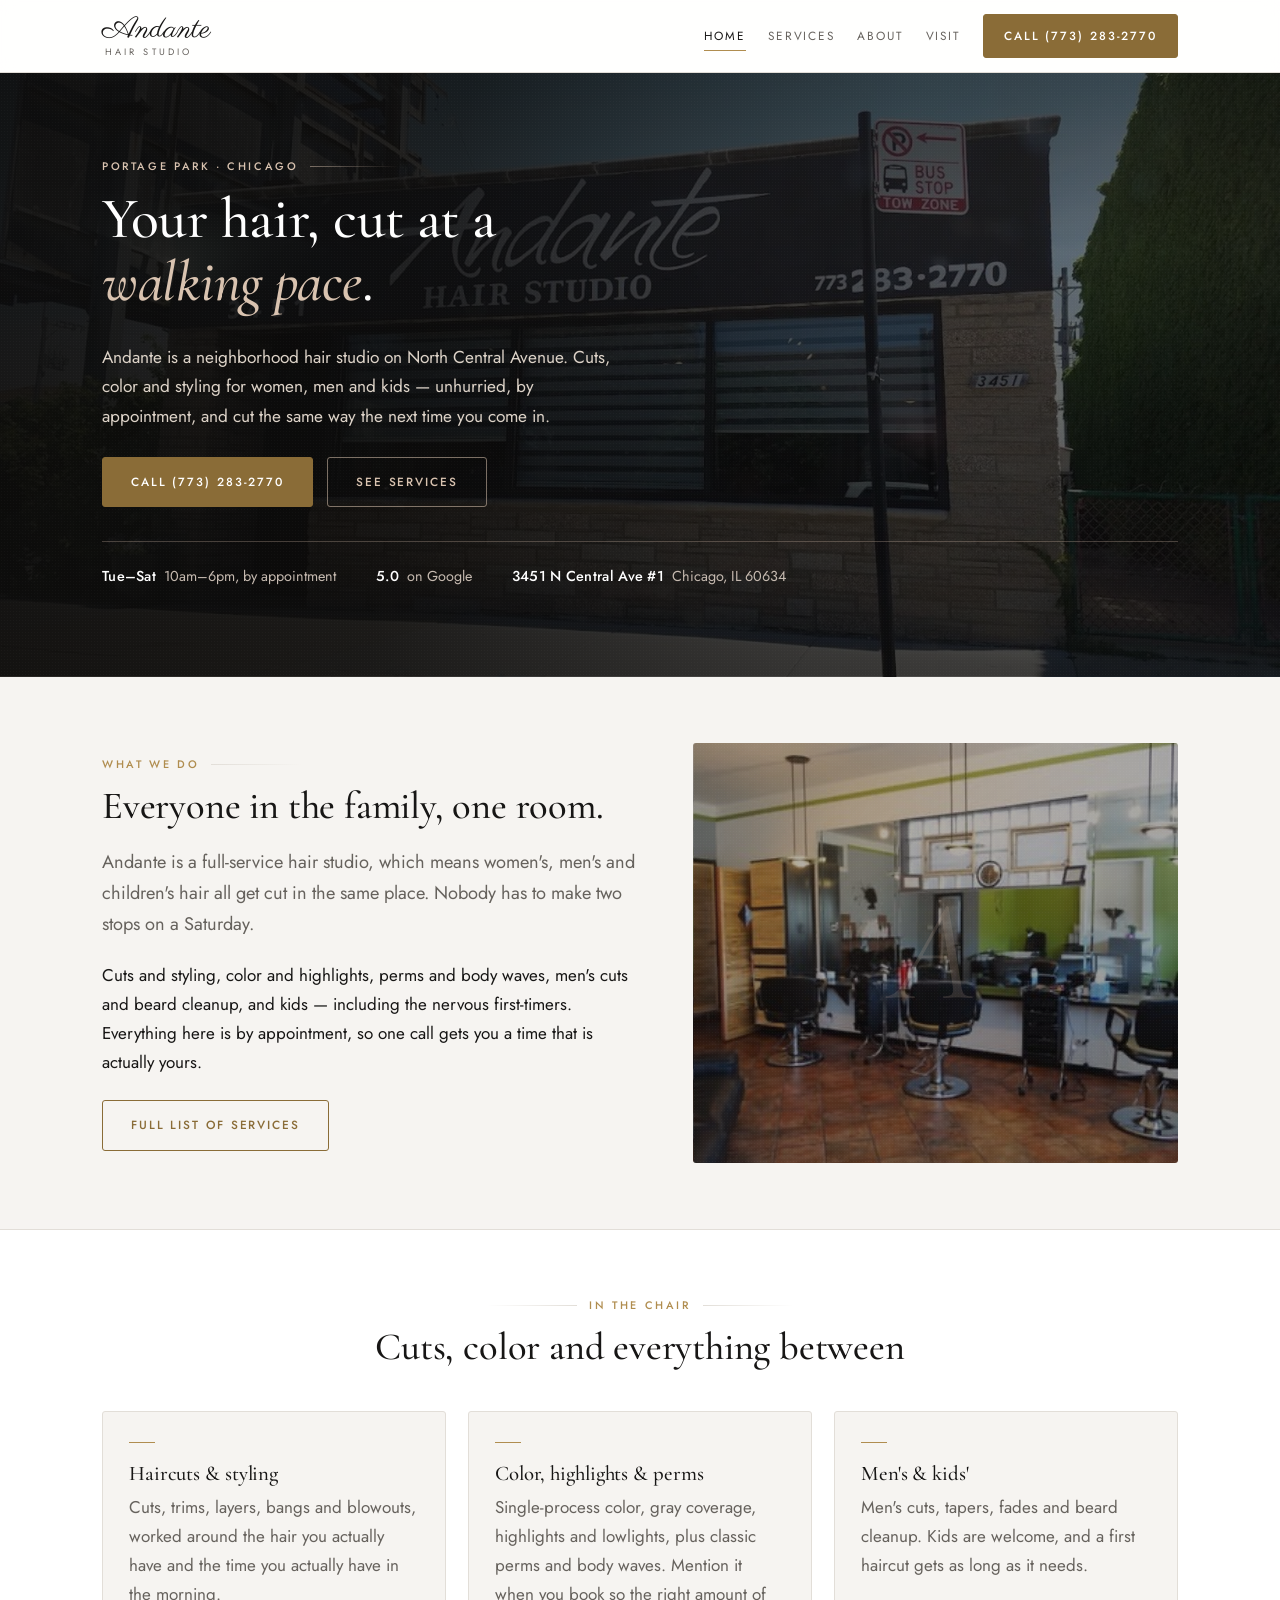
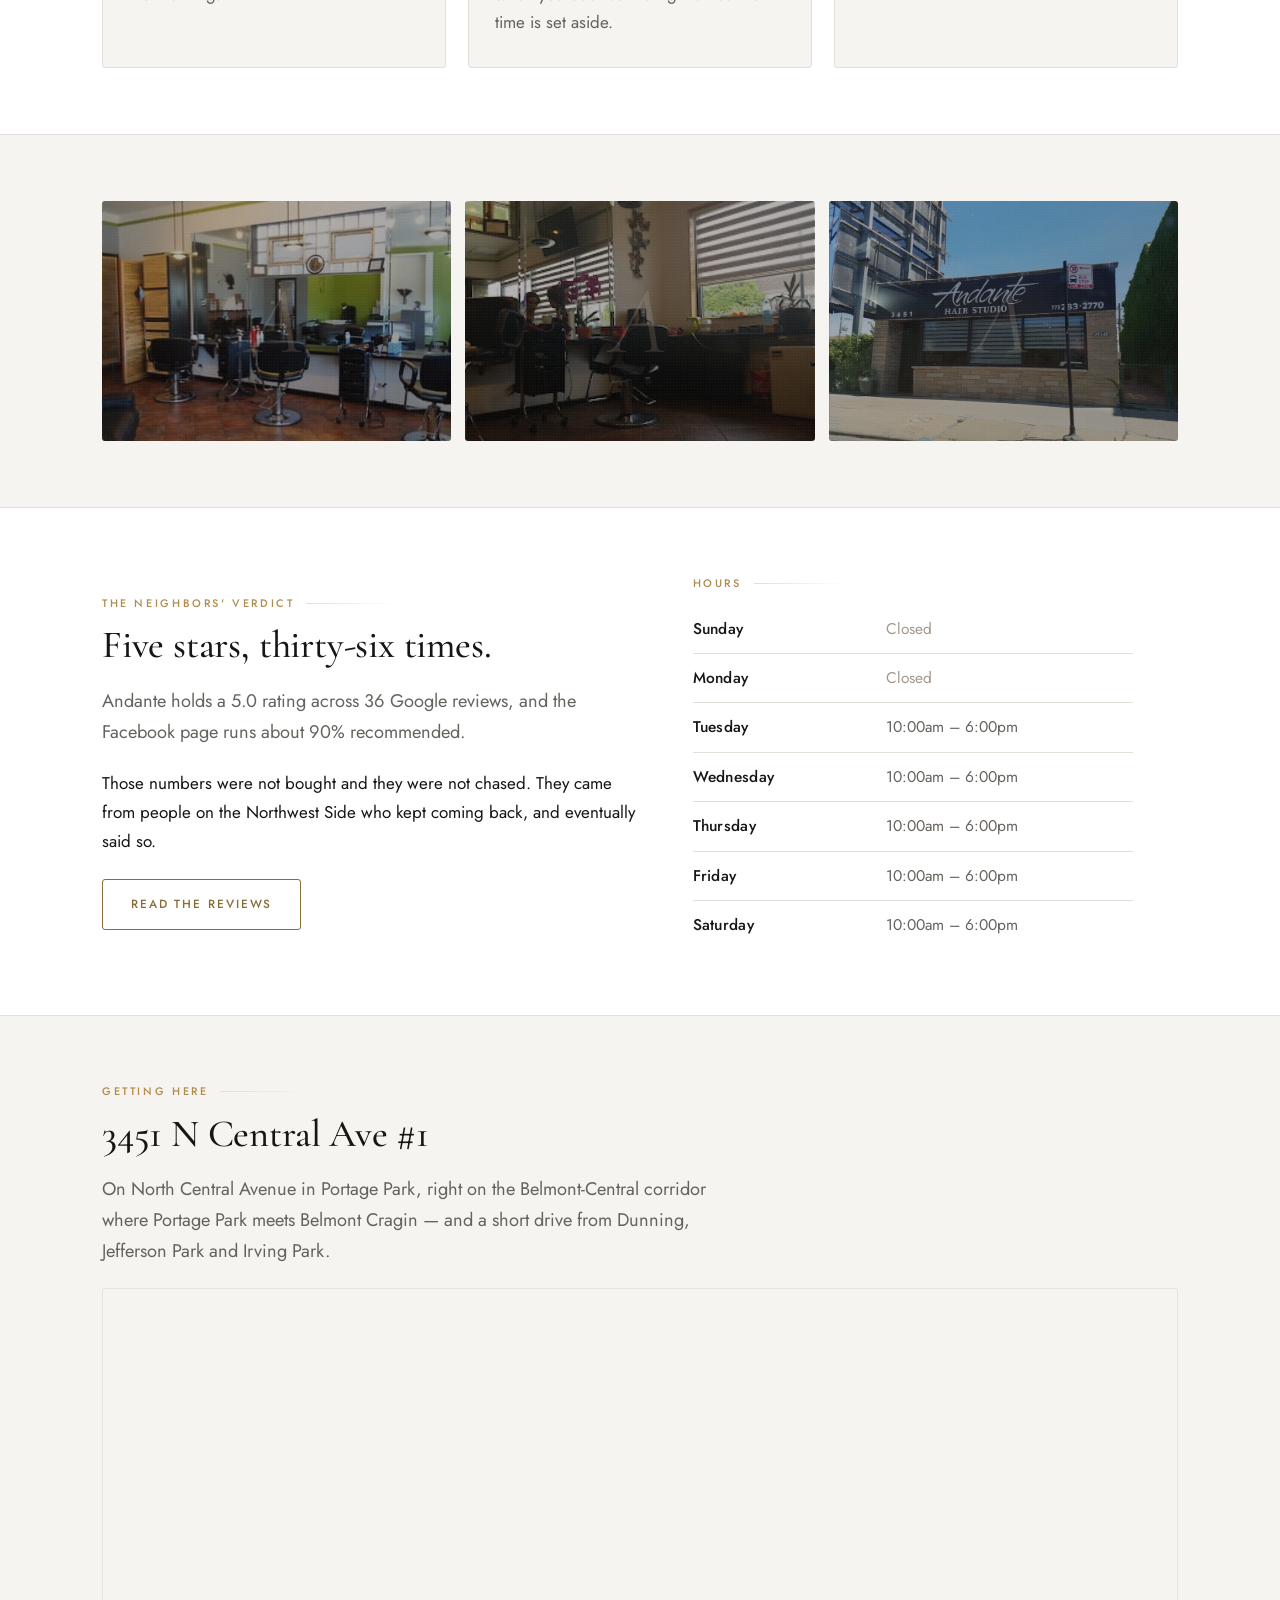
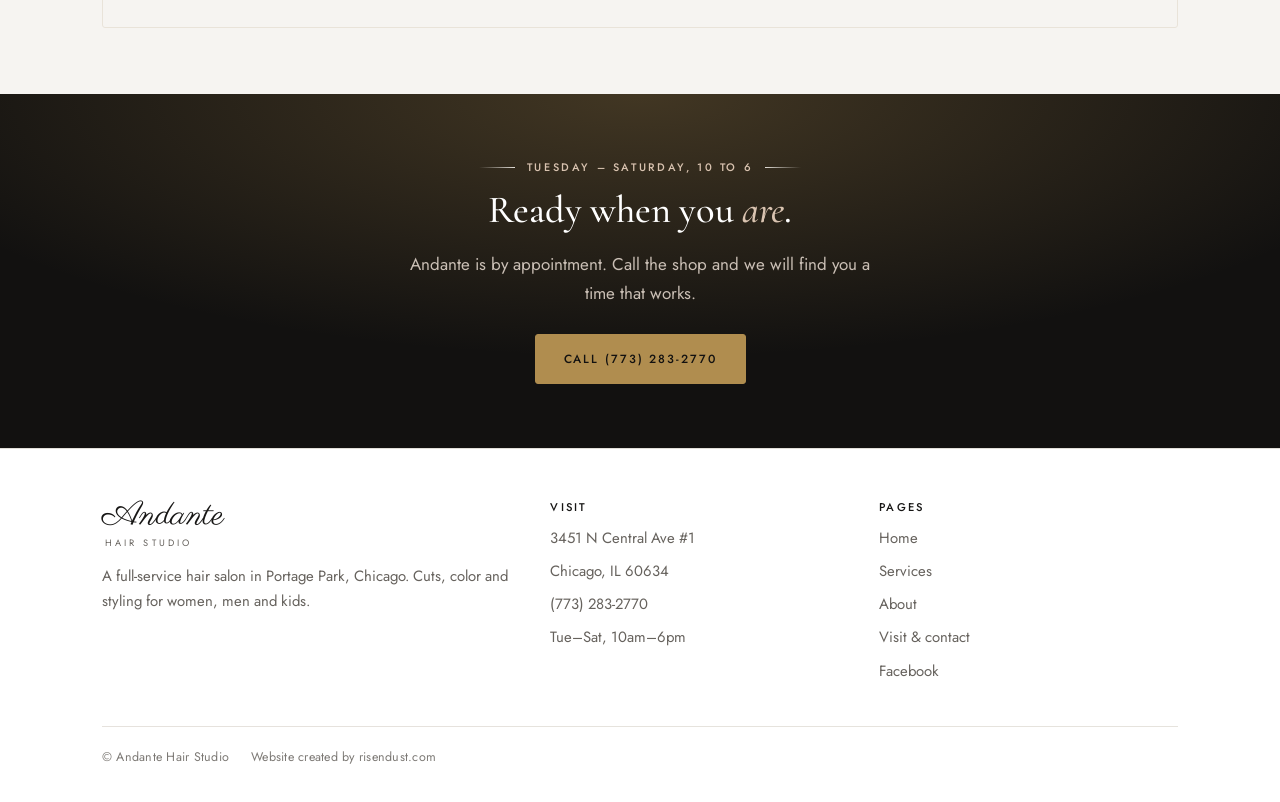
==== commit 9ec27854: "Add perms, the one term a new domain can actually win Every head salon term is KD 40-51 and out of r" ====
--- a/index.html
+++ b/index.html
@@ -92,7 +92,7 @@
           <p class="eyebrow">What we do</p>
           <h2>Everyone in the family, one room.</h2>
           <p class="lead-in">Andante is a full-service hair studio, which means women's, men's and children's hair all get cut in the same place. Nobody has to make two stops on a Saturday.</p>
-          <p>Cuts and styling, color and highlights, men's cuts and beard cleanup, and kids &mdash; including the nervous first-timers. Everything here is by appointment, so one call gets you a time that is actually yours.</p>
+          <p>Cuts and styling, color and highlights, perms and body waves, men's cuts and beard cleanup, and kids &mdash; including the nervous first-timers. Everything here is by appointment, so one call gets you a time that is actually yours.</p>
           <div class="btn-row" style="margin-top:24px">
             <a class="btn btn-ghost" href="/services">Full list of services</a>
           </div>
@@ -114,8 +114,8 @@
         </div>
         <div class="card">
           <span class="mark"></span>
-          <h3>Color &amp; highlights</h3>
-          <p>Single-process color, gray coverage, highlights and lowlights. Mention it when you book so the right amount of time is set aside.</p>
+          <h3>Color, highlights &amp; perms</h3>
+          <p>Single-process color, gray coverage, highlights and lowlights, plus classic perms and body waves. Mention it when you book so the right amount of time is set aside.</p>
         </div>
         <div class="card">
           <span class="mark"></span>
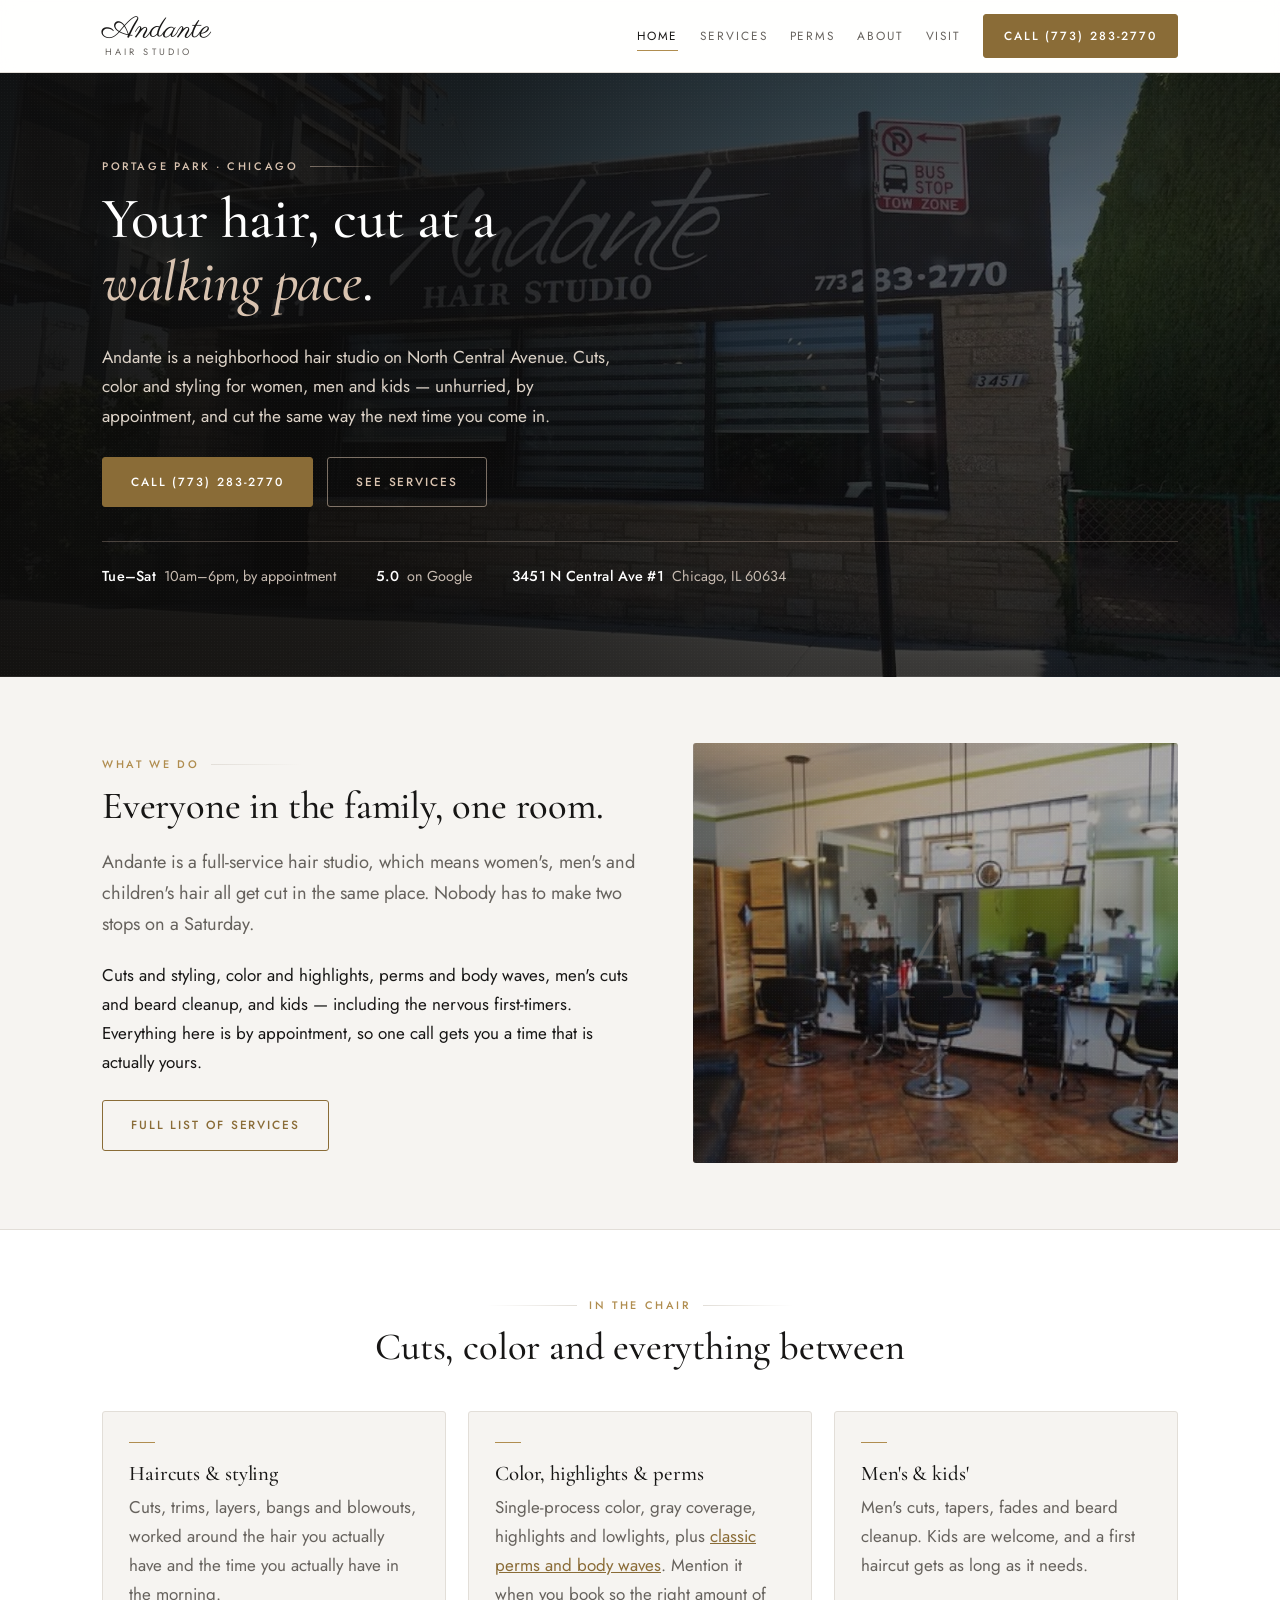
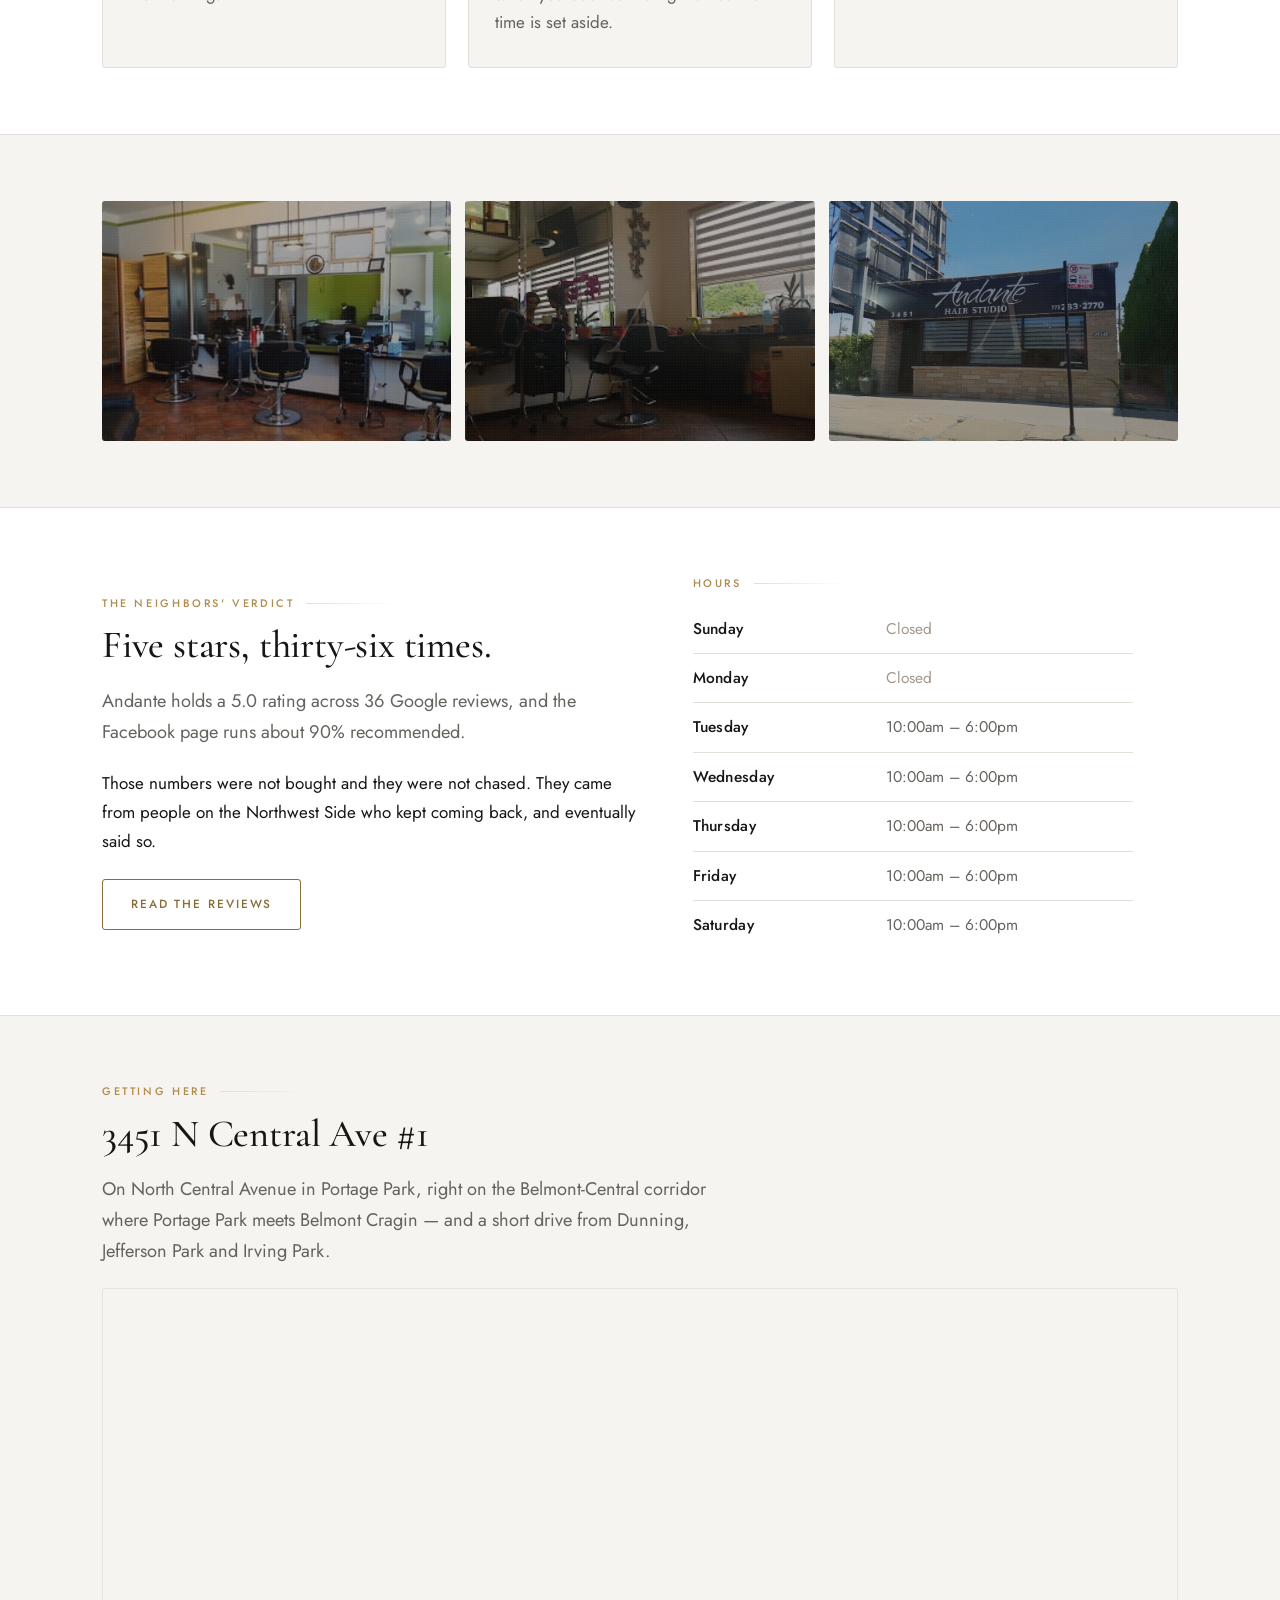
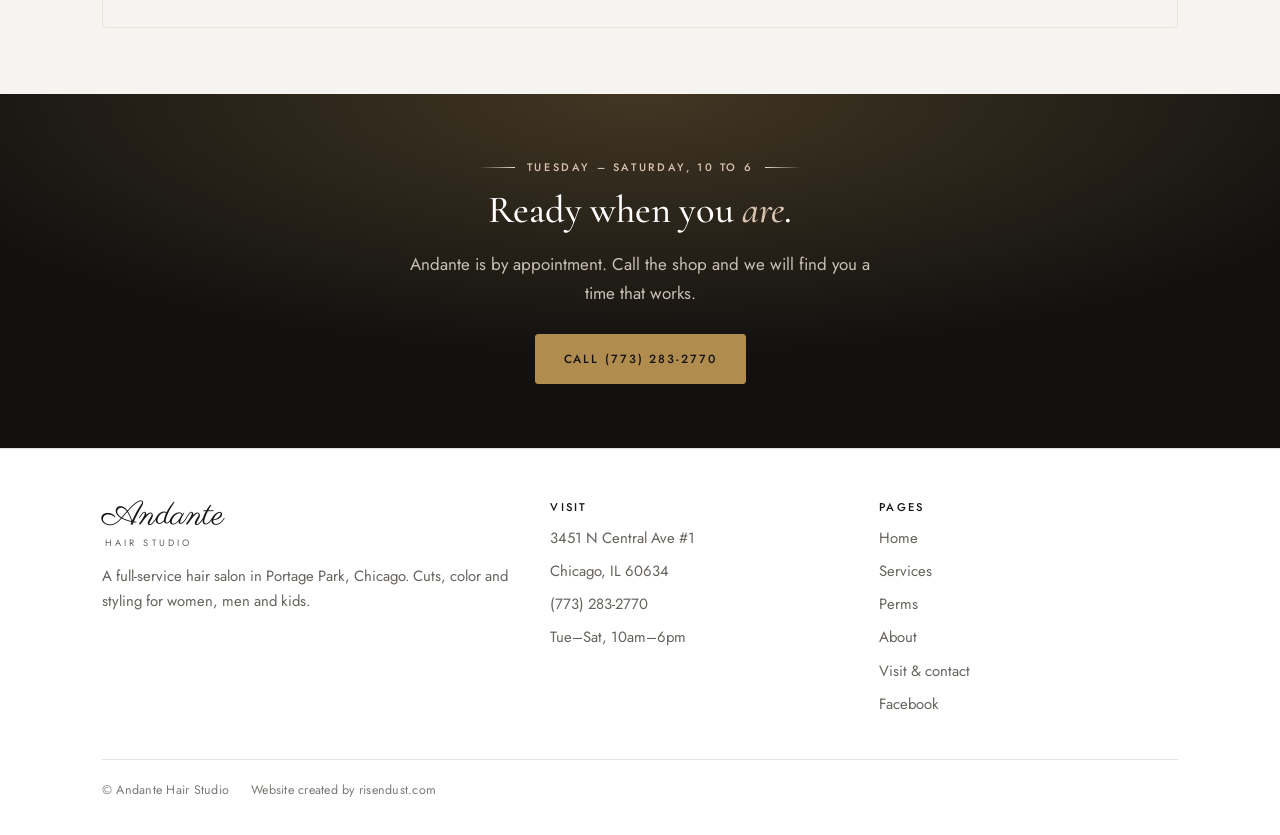
==== commit ac39960f: "Build /perms, the page aimed at the one winnable term 'perm chicago' is 90 searches at KD 10 while e" ====
--- a/index.html
+++ b/index.html
@@ -59,6 +59,7 @@
     <nav class="nav" aria-label="Main">
       <a href="/" aria-current="page">Home</a>
       <a href="/services">Services</a>
+      <a href="/perms">Perms</a>
       <a href="/about">About</a>
       <a href="/contact">Visit</a>
     </nav>
@@ -115,7 +116,7 @@
         <div class="card">
           <span class="mark"></span>
           <h3>Color, highlights &amp; perms</h3>
-          <p>Single-process color, gray coverage, highlights and lowlights, plus classic perms and body waves. Mention it when you book so the right amount of time is set aside.</p>
+          <p>Single-process color, gray coverage, highlights and lowlights, plus <a href="/perms">classic perms and body waves</a>. Mention it when you book so the right amount of time is set aside.</p>
         </div>
         <div class="card">
           <span class="mark"></span>
@@ -209,6 +210,7 @@
         <ul>
           <li><a href="/">Home</a></li>
           <li><a href="/services">Services</a></li>
+          <li><a href="/perms">Perms</a></li>
           <li><a href="/about">About</a></li>
           <li><a href="/contact">Visit &amp; contact</a></li>
           <li><a href="https://www.facebook.com/Andantehairstudio/" target="_blank" rel="noopener">Facebook</a></li>
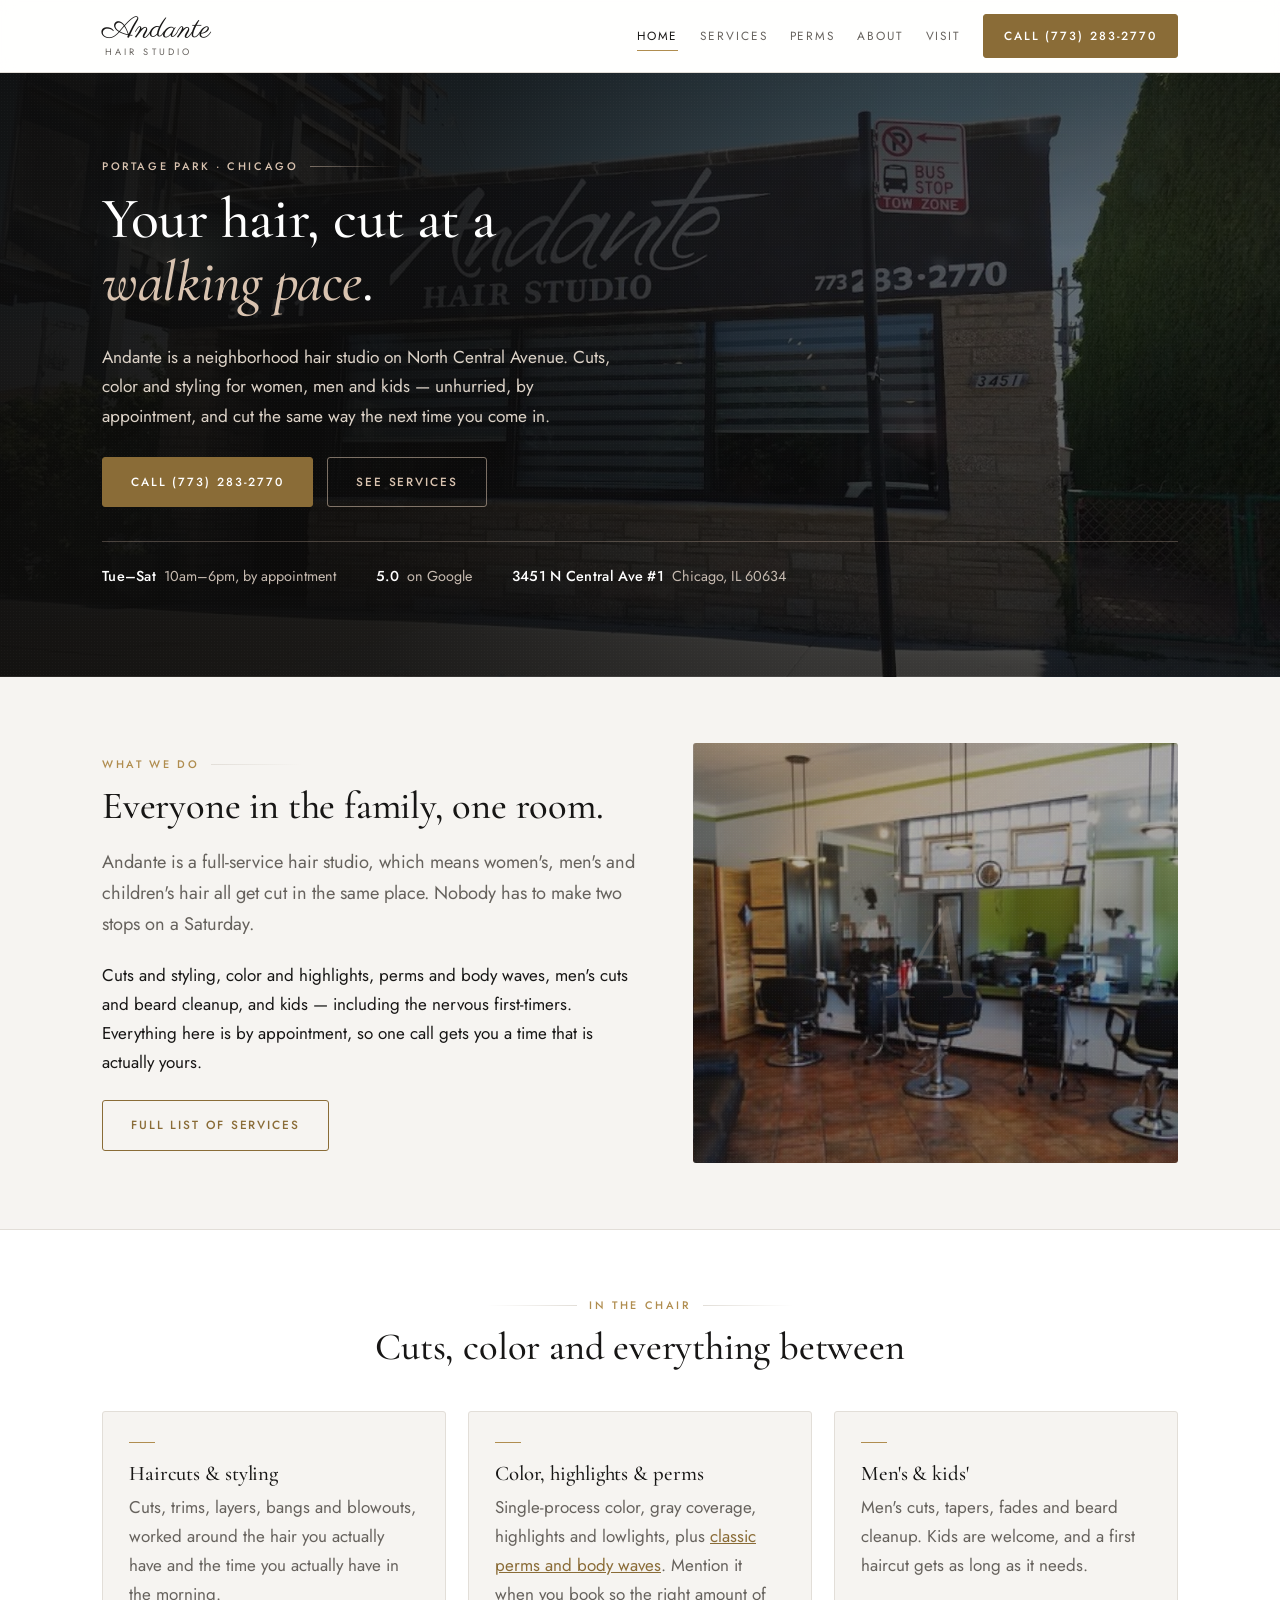
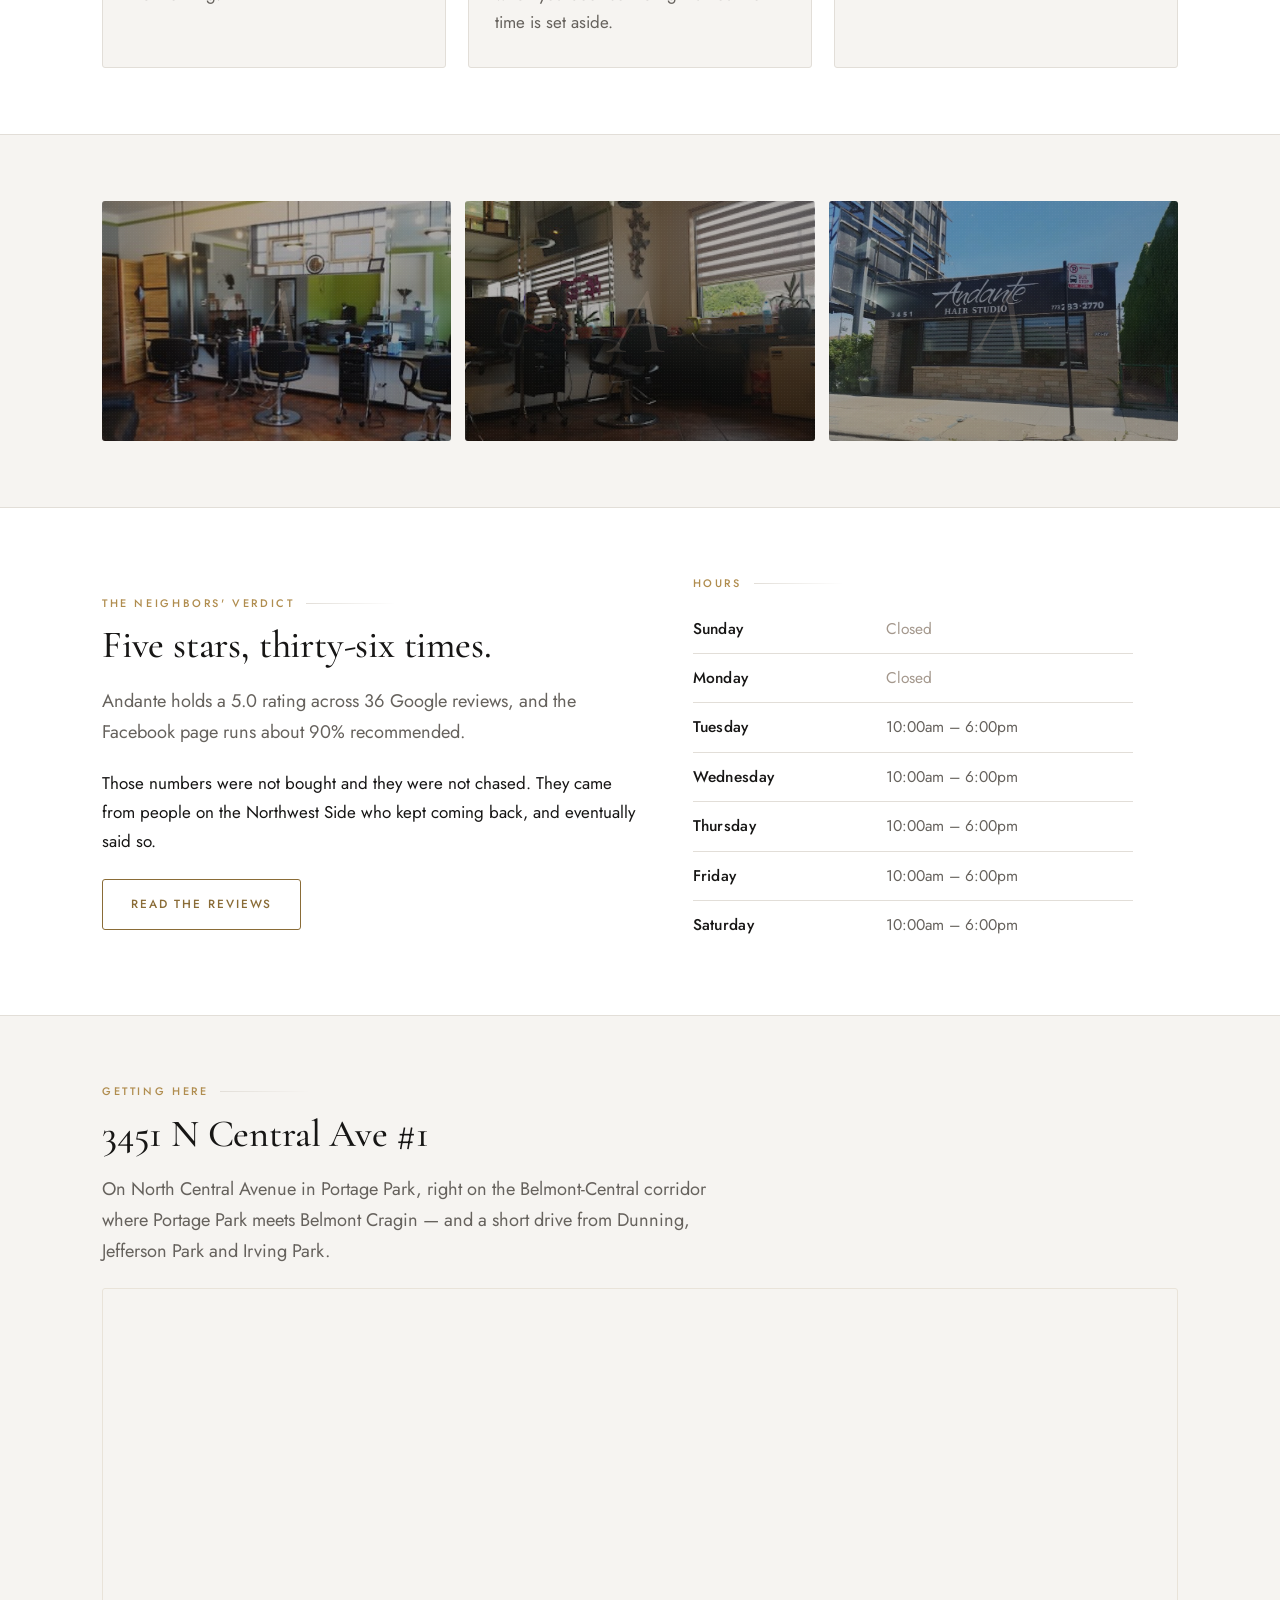
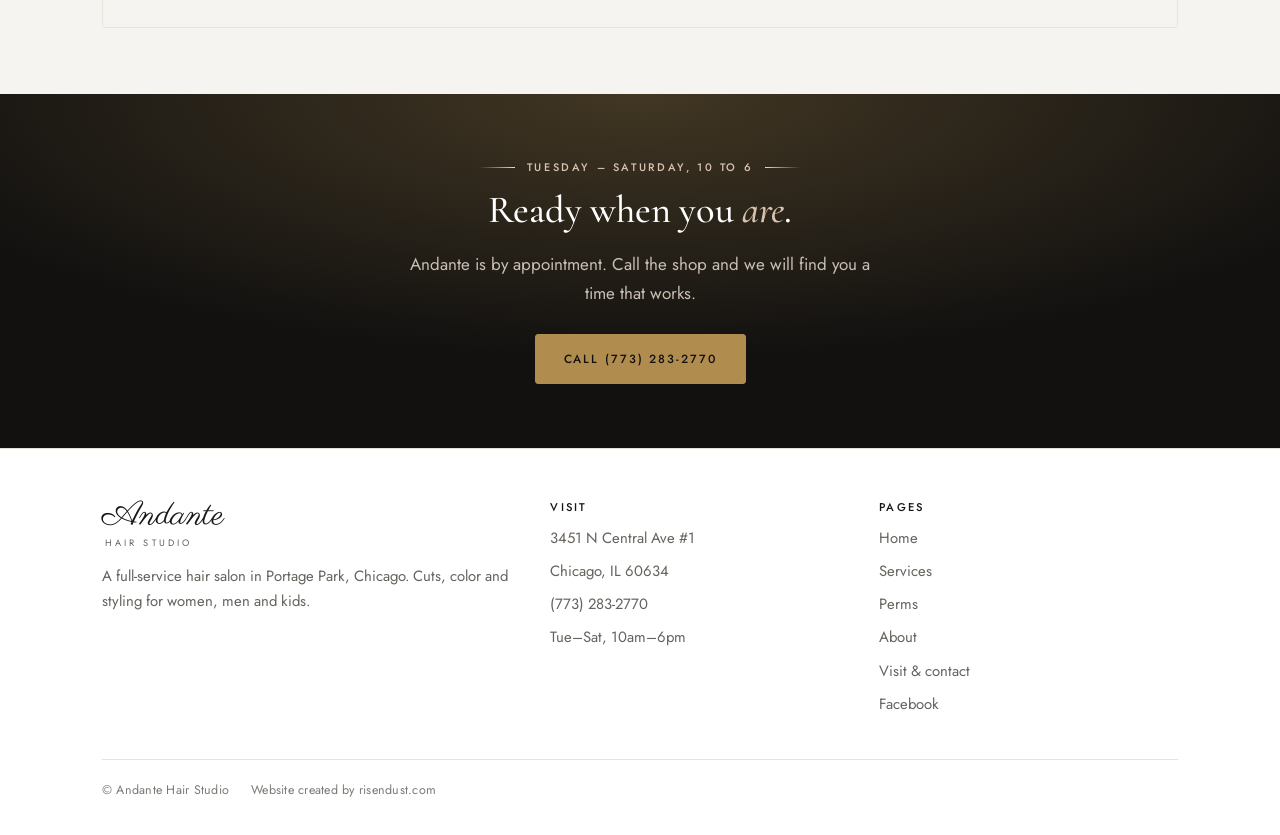
==== commit 5c27a82a: "Perms confirmed: declare the service list in schema She does perms, so the guesswork caveat comes of" ====
--- a/index.html
+++ b/index.html
@@ -4,7 +4,7 @@
 <meta charset="utf-8">
 <meta name="viewport" content="width=device-width, initial-scale=1">
 <title>Andante Hair Studio | Hair Salon in Portage Park, Chicago</title>
-<meta name="description" content="Andante Hair Studio is a neighborhood hair salon at 3451 N Central Ave in Portage Park, Chicago. Haircuts, color and styling for women, men and kids. Rated 5.0 on Google. Call (773) 283-2770.">
+<meta name="description" content="Andante Hair Studio is a neighborhood hair salon at 3451 N Central Ave in Portage Park, Chicago. Haircuts, color, perms and styling for women, men and kids. Rated 5.0 on Google. Call (773) 283-2770.">
 <link rel="canonical" href="https://andante-hair-studio.pages.dev/">
 <link rel="preconnect" href="https://fonts.googleapis.com">
 <link rel="preconnect" href="https://fonts.gstatic.com" crossorigin>
@@ -40,6 +40,18 @@
     { "@type": "Place", "name": "Irving Park, Chicago" }
   ],
   "sameAs": ["https://www.facebook.com/Andantehairstudio/"],
+  "hasOfferCatalog": {
+    "@type": "OfferCatalog",
+    "name": "Hair services",
+    "itemListElement": [
+      { "@type": "Offer", "itemOffered": { "@type": "Service", "name": "Women's haircuts and styling" } },
+      { "@type": "Offer", "itemOffered": { "@type": "Service", "name": "Men's haircuts" } },
+      { "@type": "Offer", "itemOffered": { "@type": "Service", "name": "Hair color and highlights" } },
+      { "@type": "Offer", "itemOffered": { "@type": "Service", "name": "Perms and body waves", "url": "https://andante-hair-studio.pages.dev/perms" } },
+      { "@type": "Offer", "itemOffered": { "@type": "Service", "name": "Kids' haircuts" } },
+      { "@type": "Offer", "itemOffered": { "@type": "Service", "name": "Beard trims and neckline cleanup" } }
+    ]
+  },
   "openingHoursSpecification": [
     {
       "@type": "OpeningHoursSpecification",
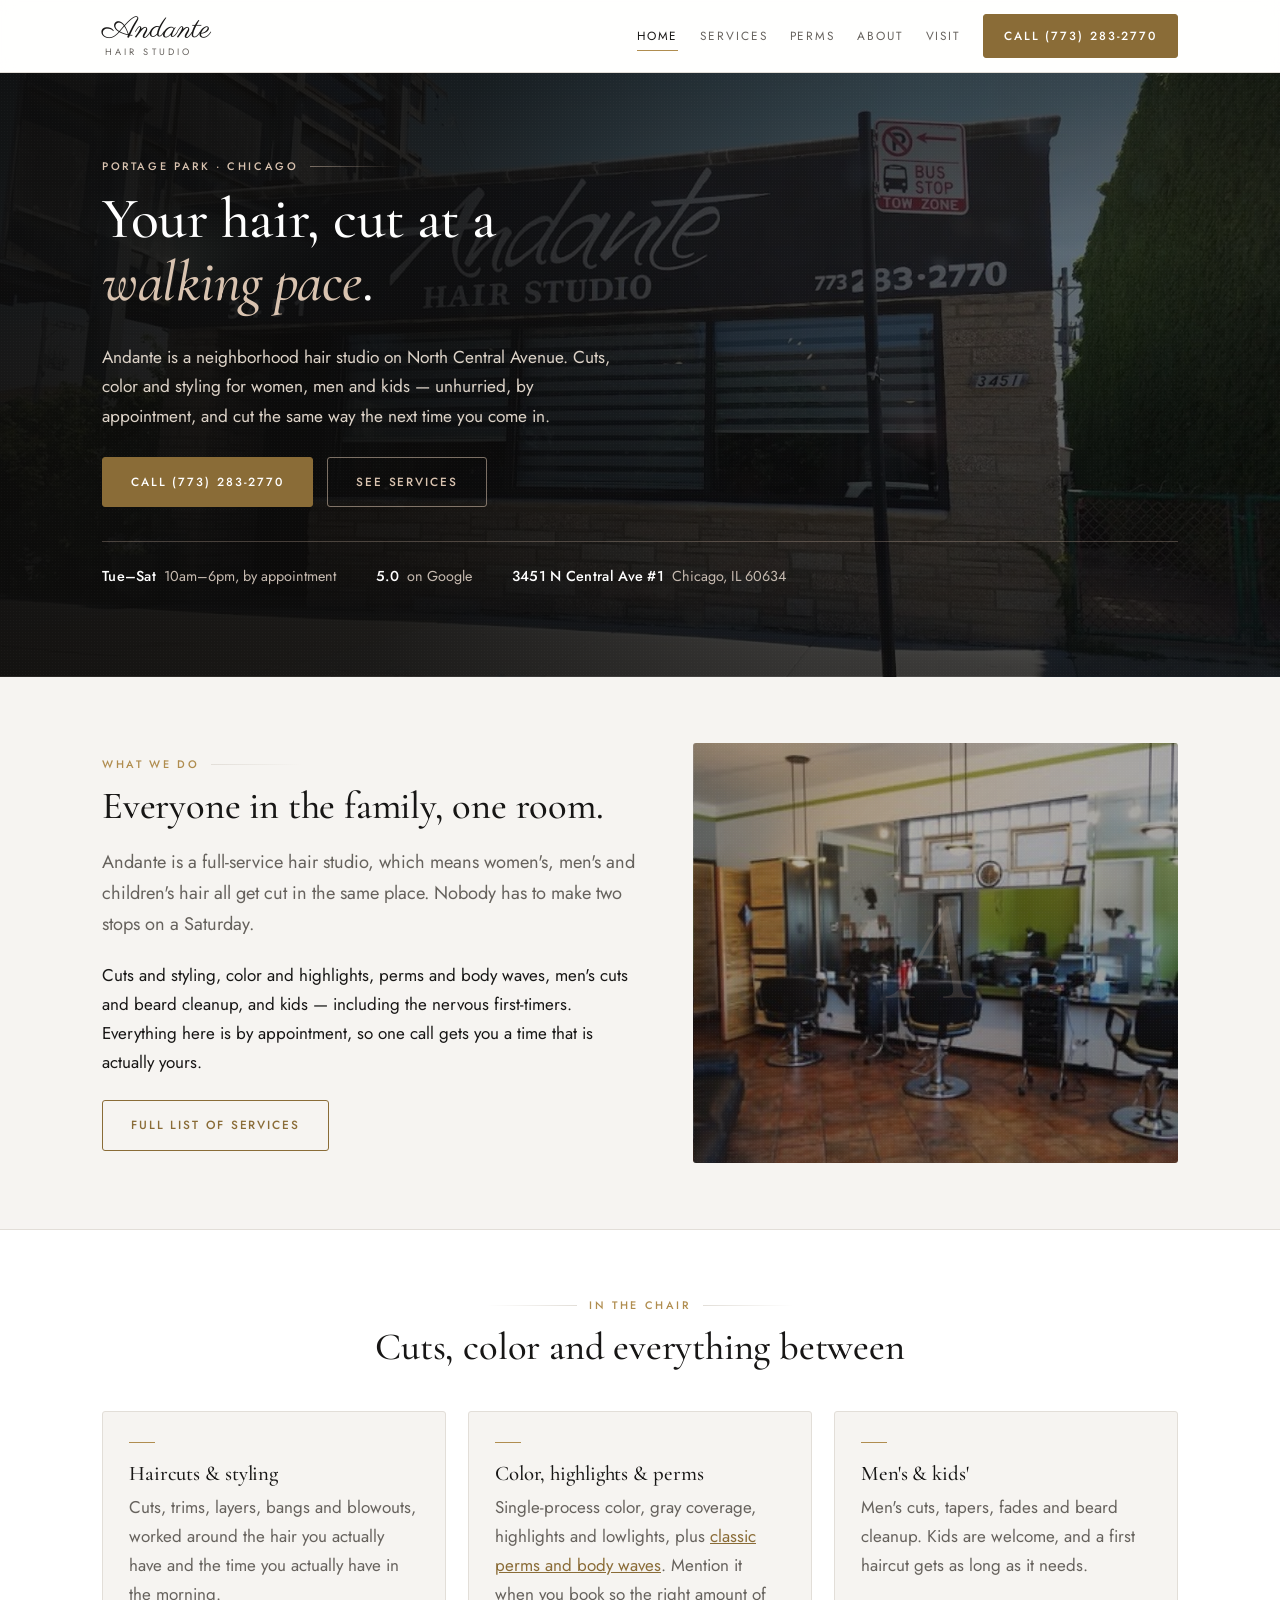
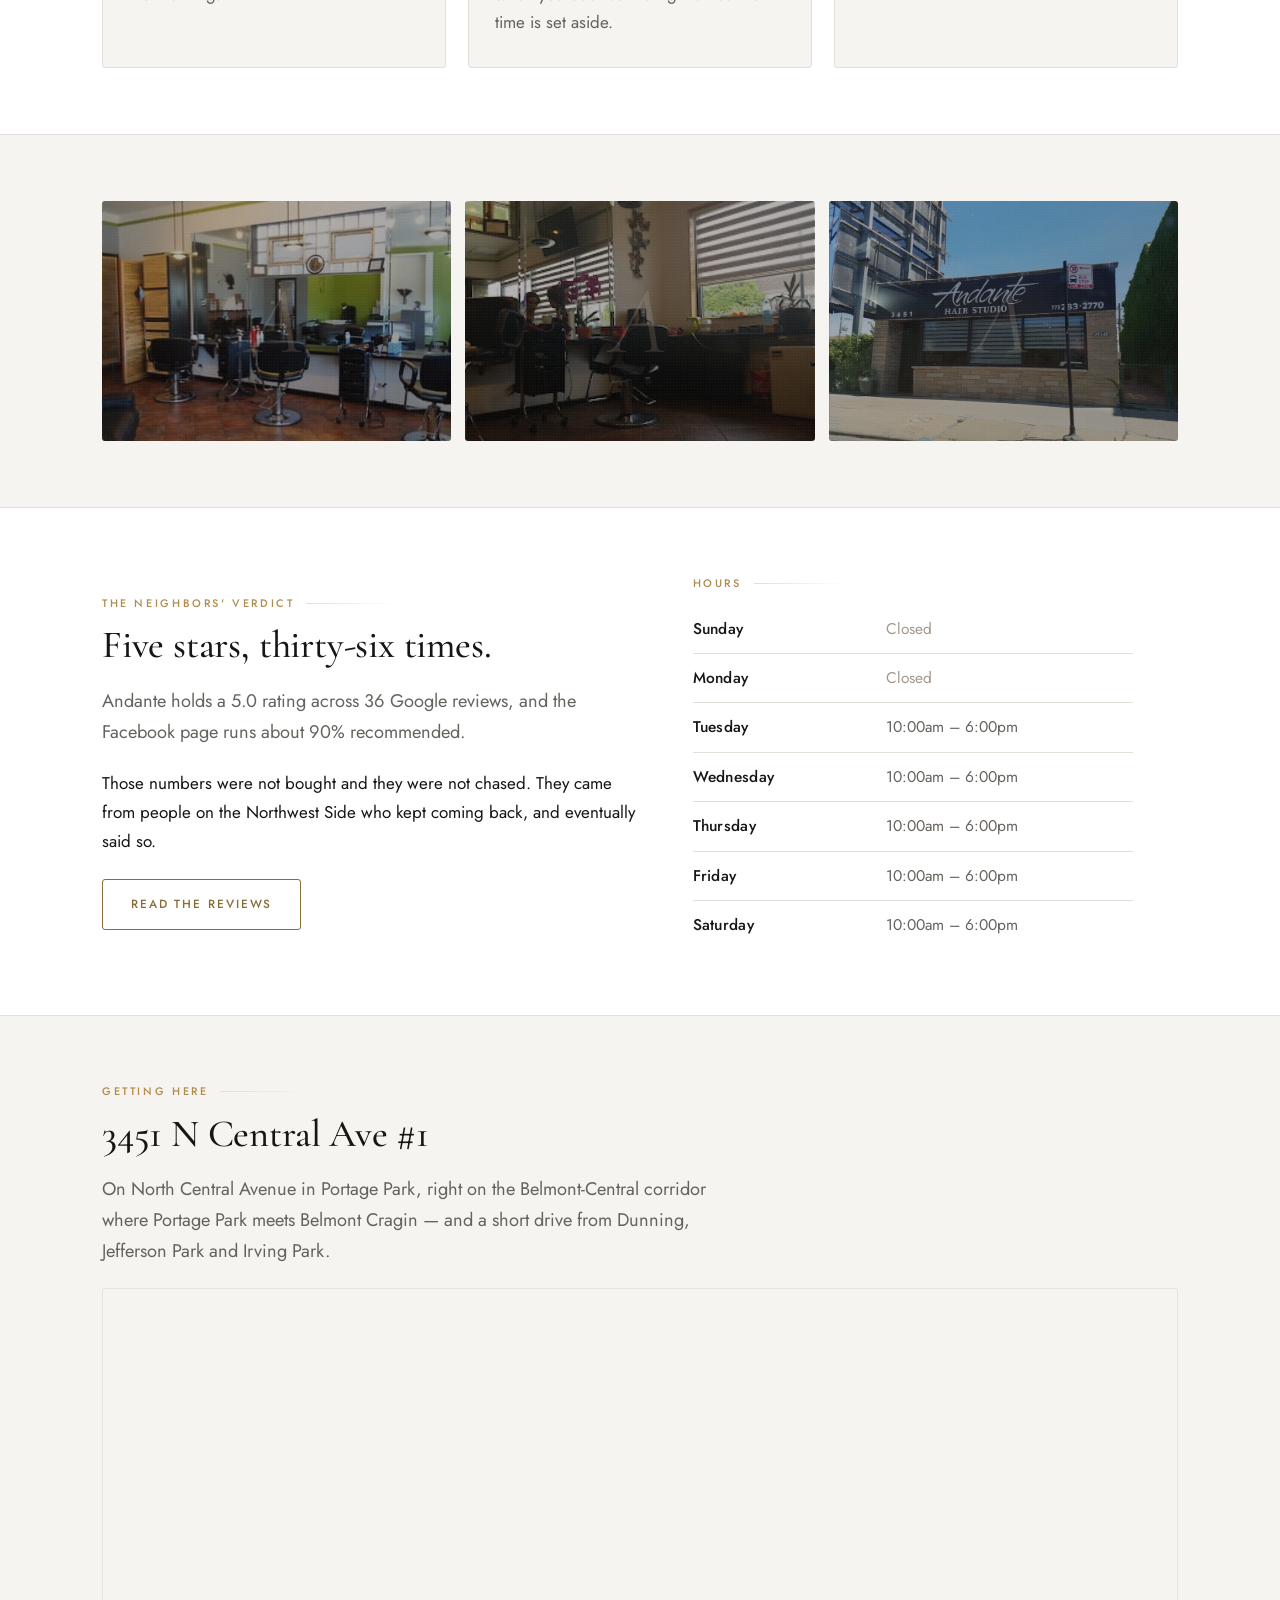
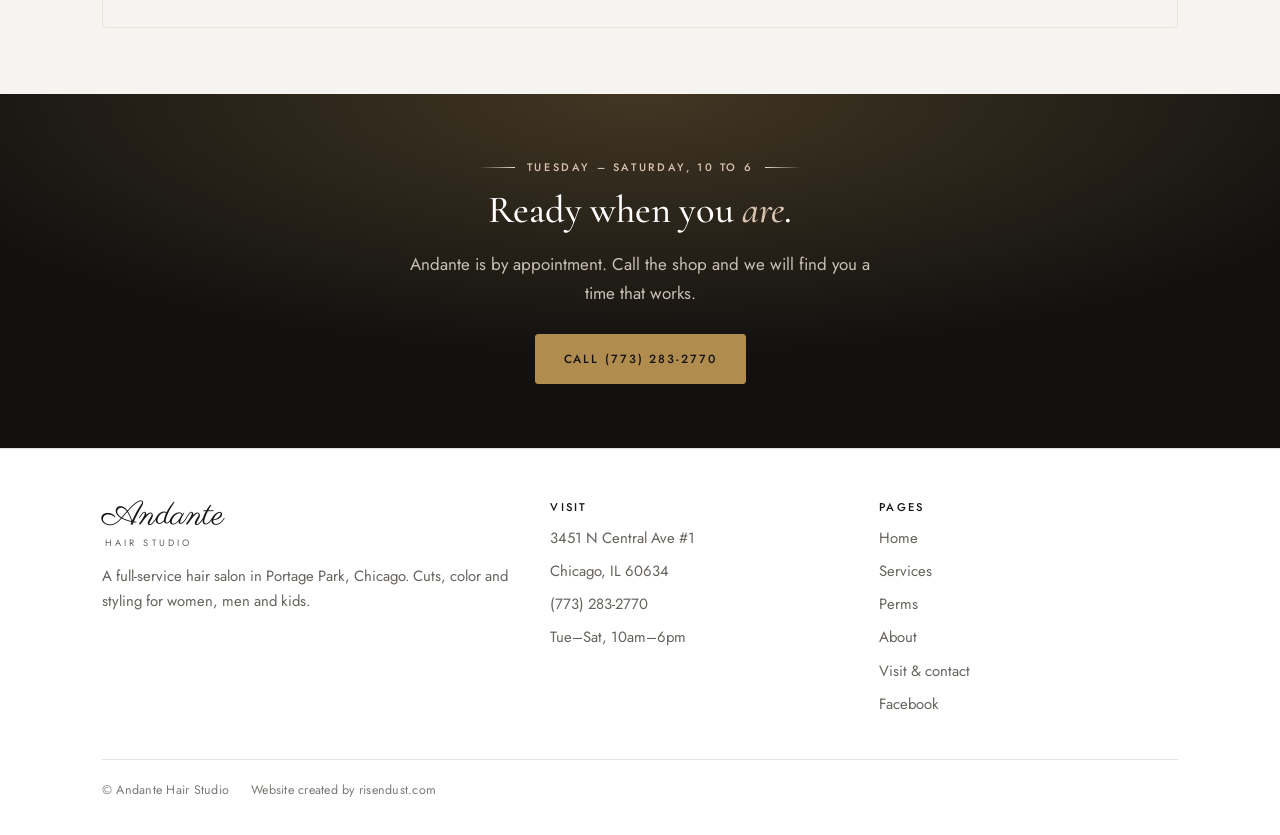
==== commit 2b13ce1a: "Give the site a favicon: the wordmark's Parisienne A on espresso Browser tabs, bookmarks and phone h" ====
--- a/index.html
+++ b/index.html
@@ -5,23 +5,26 @@
 <meta name="viewport" content="width=device-width, initial-scale=1">
 <title>Andante Hair Studio | Hair Salon in Portage Park, Chicago</title>
 <meta name="description" content="Andante Hair Studio is a neighborhood hair salon at 3451 N Central Ave in Portage Park, Chicago. Haircuts, color, perms and styling for women, men and kids. Rated 5.0 on Google. Call (773) 283-2770.">
-<link rel="canonical" href="https://andante-hair-studio.pages.dev/">
+<link rel="canonical" href="https://www.andantehairchicago.com/">
 <link rel="preconnect" href="https://fonts.googleapis.com">
 <link rel="preconnect" href="https://fonts.gstatic.com" crossorigin>
 <link href="https://fonts.googleapis.com/css2?family=Cormorant+Garamond:ital,wght@0,400;0,500;0,600;1,400;1,500&family=Jost:wght@300;400;500&family=Parisienne&display=swap" rel="stylesheet">
 <link rel="stylesheet" href="/styles.css">
+<link rel="icon" href="/favicon.ico" sizes="32x32">
+<link rel="icon" href="/favicon.svg" type="image/svg+xml">
+<link rel="apple-touch-icon" href="/apple-touch-icon.png">
 <meta property="og:type" content="website">
 <meta property="og:title" content="Andante Hair Studio | Hair Salon in Portage Park, Chicago">
 <meta property="og:description" content="A neighborhood hair salon on N Central Ave in Portage Park. Haircuts, color and styling for women, men and kids.">
-<meta property="og:url" content="https://andante-hair-studio.pages.dev/">
+<meta property="og:url" content="https://www.andantehairchicago.com/">
 
 <script type="application/ld+json">
 {
   "@context": "https://schema.org",
   "@type": "HairSalon",
-  "@id": "https://andante-hair-studio.pages.dev/#business",
+  "@id": "https://www.andantehairchicago.com/#business",
   "name": "Andante Hair Studio",
-  "url": "https://andante-hair-studio.pages.dev/",
+  "url": "https://www.andantehairchicago.com/",
   "telephone": "+1-773-283-2770",
   "priceRange": "$",
   "address": {
@@ -47,7 +50,7 @@
       { "@type": "Offer", "itemOffered": { "@type": "Service", "name": "Women's haircuts and styling" } },
       { "@type": "Offer", "itemOffered": { "@type": "Service", "name": "Men's haircuts" } },
       { "@type": "Offer", "itemOffered": { "@type": "Service", "name": "Hair color and highlights" } },
-      { "@type": "Offer", "itemOffered": { "@type": "Service", "name": "Perms and body waves", "url": "https://andante-hair-studio.pages.dev/perms" } },
+      { "@type": "Offer", "itemOffered": { "@type": "Service", "name": "Perms and body waves", "url": "https://www.andantehairchicago.com/perms" } },
       { "@type": "Offer", "itemOffered": { "@type": "Service", "name": "Kids' haircuts" } },
       { "@type": "Offer", "itemOffered": { "@type": "Service", "name": "Beard trims and neckline cleanup" } }
     ]
